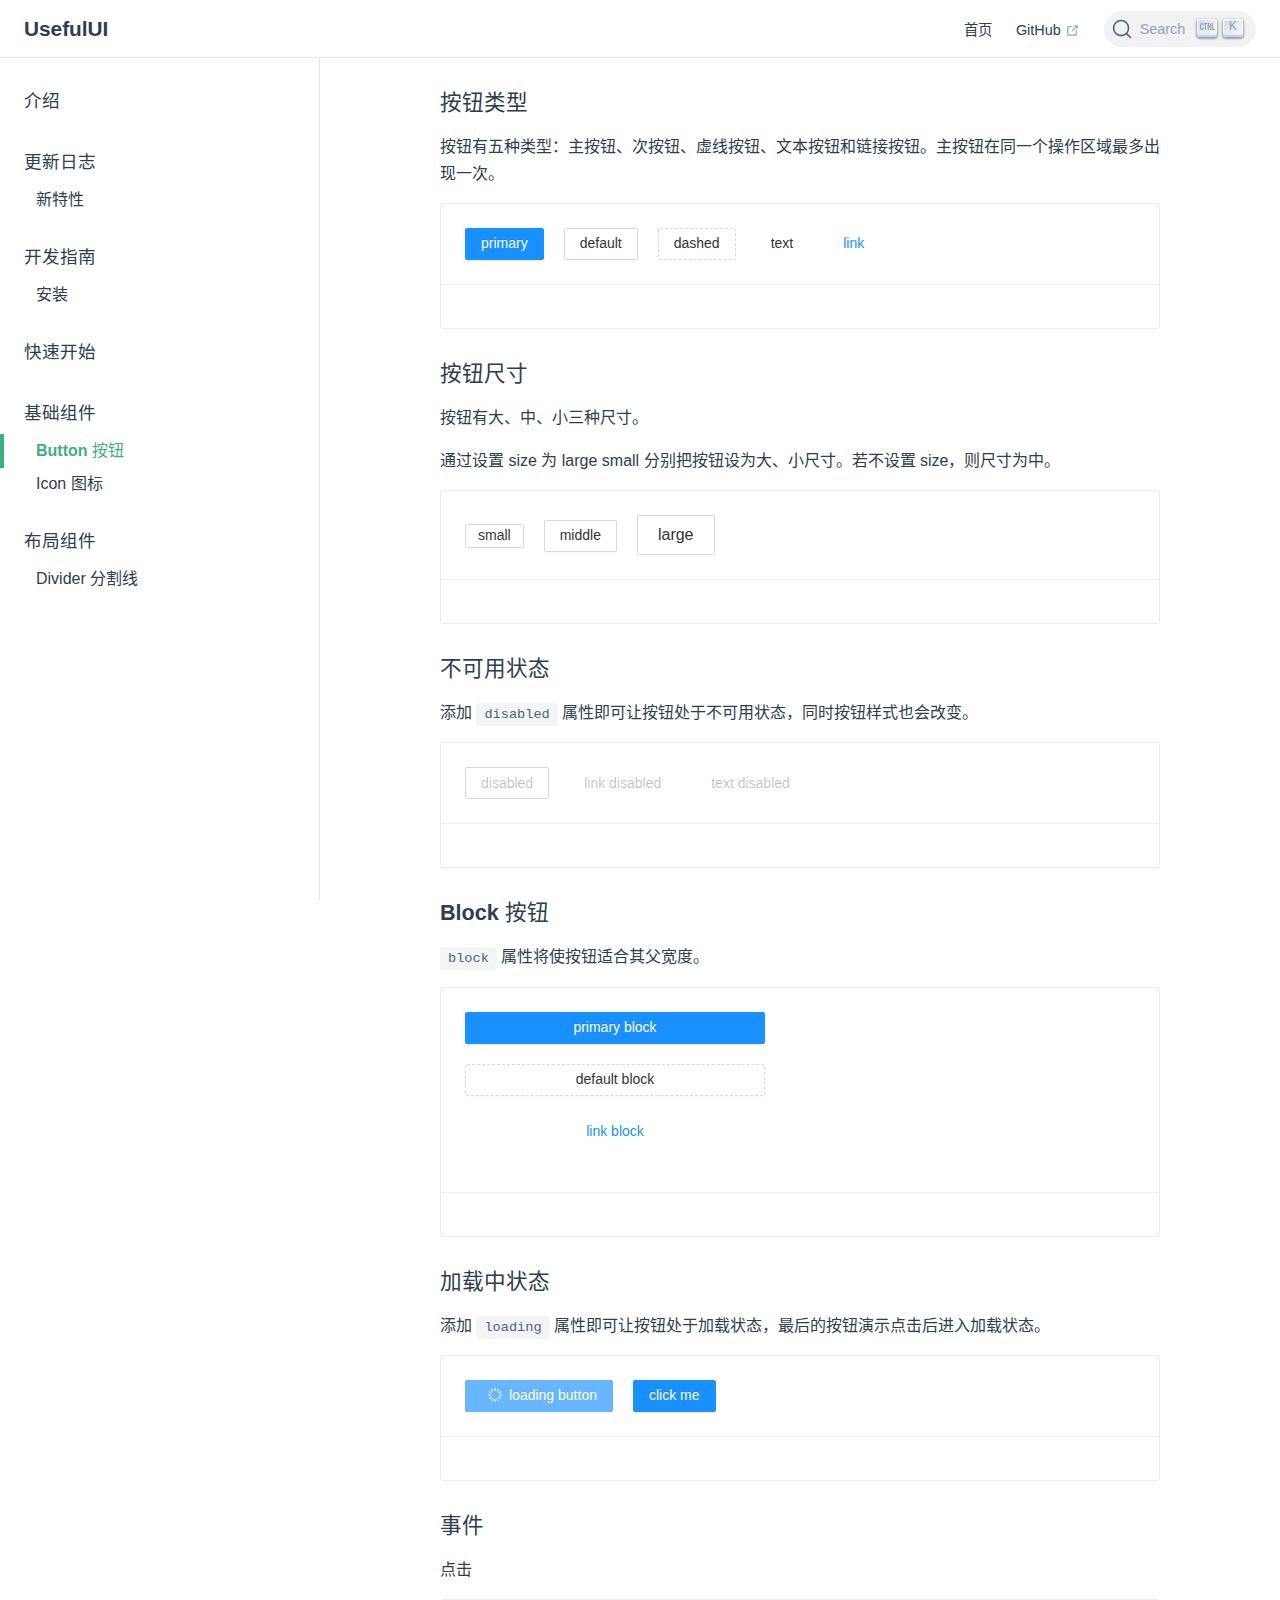
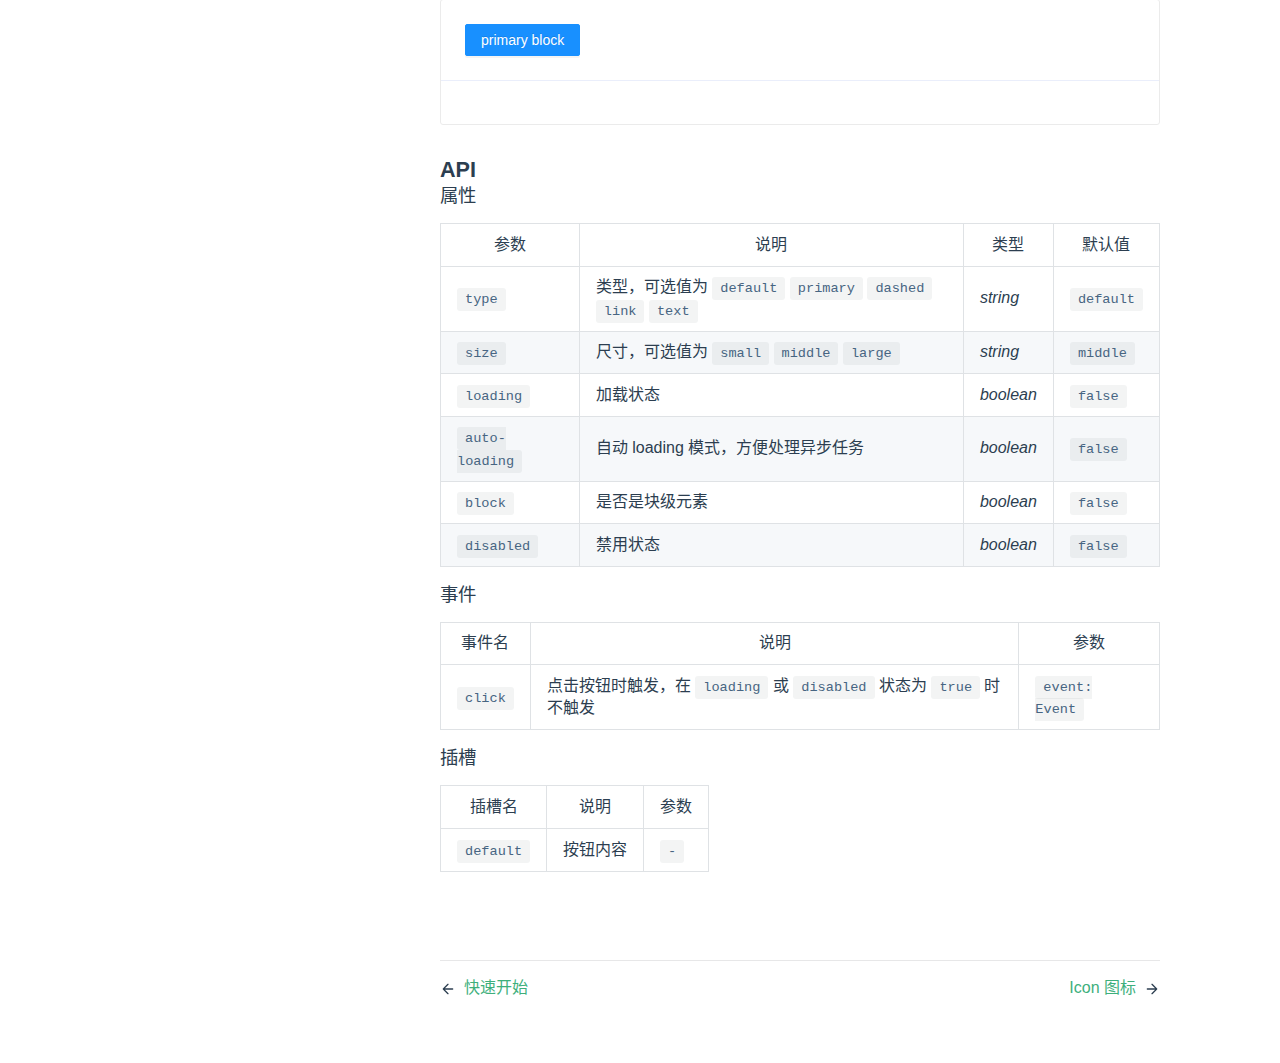
==== components/button/index.html @ 304212c7 "first commit" ====
<!DOCTYPE html>
<html lang="zh-cn">
  <head>
    <meta charset="utf-8">
    <meta name="viewport" content="width=device-width,initial-scale=1">
    <title>按钮类型 | UsefulUI</title>
    <meta name="description" content="一个不太正经的组件库">
    <link rel="stylesheet" href="/assets/style.db13fbe6.css">
    <link rel="modulepreload" href="/assets/chunks/AlgoliaSearchBox.786f70f7.js">
    <link rel="modulepreload" href="/assets/chunks/index.e923f842.js">
    <link rel="modulepreload" href="/assets/app.6d36aece.js">
    <link rel="modulepreload" href="/assets/components_button_index.md.bb19c280.lean.js">
    
    <meta name="twitter:title" content="按钮类型 | UsefulUI">
  <meta property="og:title" content="按钮类型 | UsefulUI">
  </head>
  <body>
    <div id="app"><!--[--><div class="theme"><header class="nav-bar" data-v-7d177114><div class="sidebar-button" data-v-7d177114><svg class="icon" xmlns="http://www.w3.org/2000/svg" aria-hidden="true" role="img" viewBox="0 0 448 512"><path fill="currentColor" d="M436 124H12c-6.627 0-12-5.373-12-12V80c0-6.627 5.373-12 12-12h424c6.627 0 12 5.373 12 12v32c0 6.627-5.373 12-12 12zm0 160H12c-6.627 0-12-5.373-12-12v-32c0-6.627 5.373-12 12-12h424c6.627 0 12 5.373 12 12v32c0 6.627-5.373 12-12 12zm0 160H12c-6.627 0-12-5.373-12-12v-32c0-6.627 5.373-12 12-12h424c6.627 0 12 5.373 12 12v32c0 6.627-5.373 12-12 12z" class></path></svg></div><a class="nav-bar-title" href="/" aria-label="UsefulUI, back to home" data-v-7d177114 data-v-2e384bd6><!----> UsefulUI</a><div class="flex-grow" data-v-7d177114></div><div class="nav" data-v-7d177114><nav class="nav-links" data-v-7d177114 data-v-c5616980><!--[--><div class="item" data-v-c5616980><div class="nav-link" data-v-c5616980 data-v-dbad6dca><a class="item" href="/" data-v-dbad6dca>首页 <!----></a></div></div><div class="item" data-v-c5616980><div class="nav-link" data-v-c5616980 data-v-dbad6dca><a class="item isExternal" href="https://github.com/jiangsongyang/useful-ui" target="_blank" rel="noopener noreferrer" data-v-dbad6dca>GitHub <svg class="icon outbound" xmlns="http://www.w3.org/2000/svg" aria-hidden="true" x="0px" y="0px" viewbox="0 0 100 100" width="15" height="15" data-v-dbad6dca><path fill="currentColor" d="M18.8,85.1h56l0,0c2.2,0,4-1.8,4-4v-32h-8v28h-48v-48h28v-8h-32l0,0c-2.2,0-4,1.8-4,4v56C14.8,83.3,16.6,85.1,18.8,85.1z"></path><polygon fill="currentColor" points="45.7,48.7 51.3,54.3 77.2,28.5 77.2,37.2 85.2,37.2 85.2,14.9 62.8,14.9 62.8,22.9 71.5,22.9"></polygon></svg></a></div></div><!--]--><!----><!----></nav></div><!--[--><!--[--><div class="algolia-search-box" id="docsearch"></div><!--]--><!--]--></header><aside class="sidebar" data-v-3b968e2d><nav class="nav-links nav" data-v-3b968e2d data-v-c5616980><!--[--><div class="item" data-v-c5616980><div class="nav-link" data-v-c5616980 data-v-dbad6dca><a class="item" href="/" data-v-dbad6dca>首页 <!----></a></div></div><div class="item" data-v-c5616980><div class="nav-link" data-v-c5616980 data-v-dbad6dca><a class="item isExternal" href="https://github.com/jiangsongyang/useful-ui" target="_blank" rel="noopener noreferrer" data-v-dbad6dca>GitHub <svg class="icon outbound" xmlns="http://www.w3.org/2000/svg" aria-hidden="true" x="0px" y="0px" viewbox="0 0 100 100" width="15" height="15" data-v-dbad6dca><path fill="currentColor" d="M18.8,85.1h56l0,0c2.2,0,4-1.8,4-4v-32h-8v28h-48v-48h28v-8h-32l0,0c-2.2,0-4,1.8-4,4v56C14.8,83.3,16.6,85.1,18.8,85.1z"></path><polygon fill="currentColor" points="45.7,48.7 51.3,54.3 77.2,28.5 77.2,37.2 85.2,37.2 85.2,14.9 62.8,14.9 62.8,22.9 71.5,22.9"></polygon></svg></a></div></div><!--]--><!----><!----></nav><!--[--><!--]--><ul class="sidebar-links" data-v-3b968e2d><!--[--><li class="sidebar-link"><p class="sidebar-link-item">介绍</p><!----></li><li class="sidebar-link"><p class="sidebar-link-item">更新日志</p><ul class="sidebar-links"><li class="sidebar-link"><a class="sidebar-link-item" href="/log/">新特性</a><!----></li></ul></li><li class="sidebar-link"><p class="sidebar-link-item">开发指南</p><ul class="sidebar-links"><li class="sidebar-link"><a class="sidebar-link-item" href="/setup/">安装</a><!----></li></ul></li><li class="sidebar-link"><a class="sidebar-link-item" href="/quick-start/">快速开始</a><!----></li><li class="sidebar-link"><p class="sidebar-link-item">基础组件</p><ul class="sidebar-links"><li class="sidebar-link"><a class="sidebar-link-item active" href="/components/button/">Button 按钮</a><!----></li><li class="sidebar-link"><a class="sidebar-link-item" href="/components/icon/">Icon 图标</a><!----></li></ul></li><li class="sidebar-link"><p class="sidebar-link-item">布局组件</p><ul class="sidebar-links"><li class="sidebar-link"><a class="sidebar-link-item" href="/components/divider/">Divider 分割线</a><!----></li></ul></li><!--]--></ul><!--[--><!--]--></aside><div class="sidebar-mask"></div><main class="page" data-v-25083f65><div class="container" data-v-25083f65><!--[--><!--]--><div style="position:relative;" class="content" data-v-25083f65><div><h3 id="按钮类型" tabindex="-1">按钮类型 <a class="header-anchor" href="#按钮类型" aria-hidden="true">#</a></h3><p>按钮有五种类型：主按钮、次按钮、虚线按钮、文本按钮和链接按钮。主按钮在同一个操作区域最多出现一次。</p><div class="demo-block demo-index" data-v-45ba657a><div class="source" data-v-45ba657a><!--[--><div><span style="margin-right:20px;"><u-button type="primary">primary</u-button></span><span style="margin-right:20px;"><u-button type="default">default</u-button></span><span style="margin-right:20px;"><u-button type="dashed">dashed</u-button></span><span style="margin-right:20px;"><u-button type="text">text</u-button></span><span style="margin-right:20px;"><u-button type="link">link</u-button></span></div><!--]--></div><div class="meta" data-v-45ba657a><!----><div class="highlight" data-v-45ba657a><!--[--><div class="language-vue"><pre><code><span class="token tag"><span class="token tag"><span class="token punctuation">&lt;</span>template</span><span class="token punctuation">&gt;</span></span>
  <span class="token tag"><span class="token tag"><span class="token punctuation">&lt;</span>span</span> <span class="token special-attr"><span class="token attr-name">style</span><span class="token attr-value"><span class="token punctuation attr-equals">=</span><span class="token punctuation">&quot;</span><span class="token value css language-css"><span class="token property">margin-right</span><span class="token punctuation">:</span>20px</span><span class="token punctuation">&quot;</span></span></span><span class="token punctuation">&gt;</span></span>
    <span class="token tag"><span class="token tag"><span class="token punctuation">&lt;</span>u-button</span> <span class="token attr-name">type</span><span class="token attr-value"><span class="token punctuation attr-equals">=</span><span class="token punctuation">&quot;</span>primary<span class="token punctuation">&quot;</span></span><span class="token punctuation">&gt;</span></span>primary<span class="token tag"><span class="token tag"><span class="token punctuation">&lt;/</span>u-button</span><span class="token punctuation">&gt;</span></span>
  <span class="token tag"><span class="token tag"><span class="token punctuation">&lt;/</span>span</span><span class="token punctuation">&gt;</span></span>
  <span class="token tag"><span class="token tag"><span class="token punctuation">&lt;</span>span</span> <span class="token special-attr"><span class="token attr-name">style</span><span class="token attr-value"><span class="token punctuation attr-equals">=</span><span class="token punctuation">&quot;</span><span class="token value css language-css"><span class="token property">margin-right</span><span class="token punctuation">:</span>20px</span><span class="token punctuation">&quot;</span></span></span><span class="token punctuation">&gt;</span></span>
    <span class="token tag"><span class="token tag"><span class="token punctuation">&lt;</span>u-button</span> <span class="token attr-name">type</span><span class="token attr-value"><span class="token punctuation attr-equals">=</span><span class="token punctuation">&quot;</span>default<span class="token punctuation">&quot;</span></span><span class="token punctuation">&gt;</span></span>default<span class="token tag"><span class="token tag"><span class="token punctuation">&lt;/</span>u-button</span><span class="token punctuation">&gt;</span></span>
  <span class="token tag"><span class="token tag"><span class="token punctuation">&lt;/</span>span</span><span class="token punctuation">&gt;</span></span>
  <span class="token tag"><span class="token tag"><span class="token punctuation">&lt;</span>span</span> <span class="token special-attr"><span class="token attr-name">style</span><span class="token attr-value"><span class="token punctuation attr-equals">=</span><span class="token punctuation">&quot;</span><span class="token value css language-css"><span class="token property">margin-right</span><span class="token punctuation">:</span>20px</span><span class="token punctuation">&quot;</span></span></span><span class="token punctuation">&gt;</span></span>
    <span class="token tag"><span class="token tag"><span class="token punctuation">&lt;</span>u-button</span> <span class="token attr-name">type</span><span class="token attr-value"><span class="token punctuation attr-equals">=</span><span class="token punctuation">&quot;</span>dashed<span class="token punctuation">&quot;</span></span><span class="token punctuation">&gt;</span></span>dashed<span class="token tag"><span class="token tag"><span class="token punctuation">&lt;/</span>u-button</span><span class="token punctuation">&gt;</span></span>
  <span class="token tag"><span class="token tag"><span class="token punctuation">&lt;/</span>span</span><span class="token punctuation">&gt;</span></span>
  <span class="token tag"><span class="token tag"><span class="token punctuation">&lt;</span>span</span> <span class="token special-attr"><span class="token attr-name">style</span><span class="token attr-value"><span class="token punctuation attr-equals">=</span><span class="token punctuation">&quot;</span><span class="token value css language-css"><span class="token property">margin-right</span><span class="token punctuation">:</span>20px</span><span class="token punctuation">&quot;</span></span></span><span class="token punctuation">&gt;</span></span>
    <span class="token tag"><span class="token tag"><span class="token punctuation">&lt;</span>u-button</span> <span class="token attr-name">type</span><span class="token attr-value"><span class="token punctuation attr-equals">=</span><span class="token punctuation">&quot;</span>text<span class="token punctuation">&quot;</span></span><span class="token punctuation">&gt;</span></span>text<span class="token tag"><span class="token tag"><span class="token punctuation">&lt;/</span>u-button</span><span class="token punctuation">&gt;</span></span>
  <span class="token tag"><span class="token tag"><span class="token punctuation">&lt;/</span>span</span><span class="token punctuation">&gt;</span></span>
  <span class="token tag"><span class="token tag"><span class="token punctuation">&lt;</span>span</span> <span class="token special-attr"><span class="token attr-name">style</span><span class="token attr-value"><span class="token punctuation attr-equals">=</span><span class="token punctuation">&quot;</span><span class="token value css language-css"><span class="token property">margin-right</span><span class="token punctuation">:</span>20px</span><span class="token punctuation">&quot;</span></span></span><span class="token punctuation">&gt;</span></span>
    <span class="token tag"><span class="token tag"><span class="token punctuation">&lt;</span>u-button</span> <span class="token attr-name">type</span><span class="token attr-value"><span class="token punctuation attr-equals">=</span><span class="token punctuation">&quot;</span>link<span class="token punctuation">&quot;</span></span><span class="token punctuation">&gt;</span></span>link<span class="token tag"><span class="token tag"><span class="token punctuation">&lt;/</span>u-button</span><span class="token punctuation">&gt;</span></span>
  <span class="token tag"><span class="token tag"><span class="token punctuation">&lt;/</span>span</span><span class="token punctuation">&gt;</span></span>
<span class="token tag"><span class="token tag"><span class="token punctuation">&lt;/</span>template</span><span class="token punctuation">&gt;</span></span>
</code></pre></div><!--]--></div></div><div class="demo-block-control" data-v-45ba657a><i class="control-icon icon-caret-down" data-v-45ba657a></i><span style="display:none;" class="control-text" data-v-45ba657a>显示代码</span><div class="control-button-wrap" data-v-45ba657a><span style="display:none;" class="control-button copy-button" data-v-45ba657a>复制代码片段</span></div></div></div><h3 id="按钮尺寸" tabindex="-1">按钮尺寸 <a class="header-anchor" href="#按钮尺寸" aria-hidden="true">#</a></h3><p>按钮有大、中、小三种尺寸。</p><p>通过设置 size 为 large small 分别把按钮设为大、小尺寸。若不设置 size，则尺寸为中。</p><div class="demo-block demo-index" data-v-45ba657a><div class="source" data-v-45ba657a><!--[--><div><span style="margin-right:20px;"><u-button size="small">small</u-button></span><span style="margin-right:20px;"><u-button size="middle">middle</u-button></span><span style="margin-right:20px;"><u-button size="large">large</u-button></span></div><!--]--></div><div class="meta" data-v-45ba657a><!----><div class="highlight" data-v-45ba657a><!--[--><div class="language-vue"><pre><code><span class="token tag"><span class="token tag"><span class="token punctuation">&lt;</span>template</span><span class="token punctuation">&gt;</span></span>
  <span class="token tag"><span class="token tag"><span class="token punctuation">&lt;</span>span</span> <span class="token special-attr"><span class="token attr-name">style</span><span class="token attr-value"><span class="token punctuation attr-equals">=</span><span class="token punctuation">&quot;</span><span class="token value css language-css"><span class="token property">margin-right</span><span class="token punctuation">:</span>20px</span><span class="token punctuation">&quot;</span></span></span><span class="token punctuation">&gt;</span></span>
    <span class="token tag"><span class="token tag"><span class="token punctuation">&lt;</span>u-button</span> <span class="token attr-name">size</span><span class="token attr-value"><span class="token punctuation attr-equals">=</span><span class="token punctuation">&quot;</span>small<span class="token punctuation">&quot;</span></span><span class="token punctuation">&gt;</span></span>small<span class="token tag"><span class="token tag"><span class="token punctuation">&lt;/</span>u-button</span><span class="token punctuation">&gt;</span></span>
  <span class="token tag"><span class="token tag"><span class="token punctuation">&lt;/</span>span</span><span class="token punctuation">&gt;</span></span>
  <span class="token tag"><span class="token tag"><span class="token punctuation">&lt;</span>span</span> <span class="token special-attr"><span class="token attr-name">style</span><span class="token attr-value"><span class="token punctuation attr-equals">=</span><span class="token punctuation">&quot;</span><span class="token value css language-css"><span class="token property">margin-right</span><span class="token punctuation">:</span>20px</span><span class="token punctuation">&quot;</span></span></span><span class="token punctuation">&gt;</span></span>
    <span class="token tag"><span class="token tag"><span class="token punctuation">&lt;</span>u-button</span> <span class="token attr-name">size</span><span class="token attr-value"><span class="token punctuation attr-equals">=</span><span class="token punctuation">&quot;</span>middle<span class="token punctuation">&quot;</span></span><span class="token punctuation">&gt;</span></span>middle<span class="token tag"><span class="token tag"><span class="token punctuation">&lt;/</span>u-button</span><span class="token punctuation">&gt;</span></span>
  <span class="token tag"><span class="token tag"><span class="token punctuation">&lt;/</span>span</span><span class="token punctuation">&gt;</span></span>
  <span class="token tag"><span class="token tag"><span class="token punctuation">&lt;</span>span</span> <span class="token special-attr"><span class="token attr-name">style</span><span class="token attr-value"><span class="token punctuation attr-equals">=</span><span class="token punctuation">&quot;</span><span class="token value css language-css"><span class="token property">margin-right</span><span class="token punctuation">:</span>20px</span><span class="token punctuation">&quot;</span></span></span><span class="token punctuation">&gt;</span></span>
    <span class="token tag"><span class="token tag"><span class="token punctuation">&lt;</span>u-button</span> <span class="token attr-name">size</span><span class="token attr-value"><span class="token punctuation attr-equals">=</span><span class="token punctuation">&quot;</span>large<span class="token punctuation">&quot;</span></span><span class="token punctuation">&gt;</span></span>large<span class="token tag"><span class="token tag"><span class="token punctuation">&lt;/</span>u-button</span><span class="token punctuation">&gt;</span></span>
  <span class="token tag"><span class="token tag"><span class="token punctuation">&lt;/</span>span</span><span class="token punctuation">&gt;</span></span>
<span class="token tag"><span class="token tag"><span class="token punctuation">&lt;/</span>template</span><span class="token punctuation">&gt;</span></span>
</code></pre></div><!--]--></div></div><div class="demo-block-control" data-v-45ba657a><i class="control-icon icon-caret-down" data-v-45ba657a></i><span style="display:none;" class="control-text" data-v-45ba657a>显示代码</span><div class="control-button-wrap" data-v-45ba657a><span style="display:none;" class="control-button copy-button" data-v-45ba657a>复制代码片段</span></div></div></div><h3 id="不可用状态" tabindex="-1">不可用状态 <a class="header-anchor" href="#不可用状态" aria-hidden="true">#</a></h3><p>添加 <code>disabled</code> 属性即可让按钮处于不可用状态，同时按钮样式也会改变。</p><div class="demo-block demo-index" data-v-45ba657a><div class="source" data-v-45ba657a><!--[--><div><span style="margin-right:20px;"><u-button type="default" disabled>disabled</u-button></span><span style="margin-right:20px;"><u-button size="link" disabled>link disabled</u-button></span><span style="margin-right:20px;"><u-button size="text" disabled>text disabled</u-button></span></div><!--]--></div><div class="meta" data-v-45ba657a><!----><div class="highlight" data-v-45ba657a><!--[--><div class="language-vue"><pre><code><span class="token tag"><span class="token tag"><span class="token punctuation">&lt;</span>template</span><span class="token punctuation">&gt;</span></span>
  <span class="token tag"><span class="token tag"><span class="token punctuation">&lt;</span>span</span> <span class="token special-attr"><span class="token attr-name">style</span><span class="token attr-value"><span class="token punctuation attr-equals">=</span><span class="token punctuation">&quot;</span><span class="token value css language-css"><span class="token property">margin-right</span><span class="token punctuation">:</span>20px</span><span class="token punctuation">&quot;</span></span></span><span class="token punctuation">&gt;</span></span>
    <span class="token tag"><span class="token tag"><span class="token punctuation">&lt;</span>u-button</span> <span class="token attr-name">type</span><span class="token attr-value"><span class="token punctuation attr-equals">=</span><span class="token punctuation">&quot;</span>default<span class="token punctuation">&quot;</span></span> <span class="token attr-name">disabled</span><span class="token punctuation">&gt;</span></span>disabled<span class="token tag"><span class="token tag"><span class="token punctuation">&lt;/</span>u-button</span><span class="token punctuation">&gt;</span></span>
  <span class="token tag"><span class="token tag"><span class="token punctuation">&lt;/</span>span</span><span class="token punctuation">&gt;</span></span>
  <span class="token tag"><span class="token tag"><span class="token punctuation">&lt;</span>span</span> <span class="token special-attr"><span class="token attr-name">style</span><span class="token attr-value"><span class="token punctuation attr-equals">=</span><span class="token punctuation">&quot;</span><span class="token value css language-css"><span class="token property">margin-right</span><span class="token punctuation">:</span>20px</span><span class="token punctuation">&quot;</span></span></span><span class="token punctuation">&gt;</span></span>
    <span class="token tag"><span class="token tag"><span class="token punctuation">&lt;</span>u-button</span> <span class="token attr-name">size</span><span class="token attr-value"><span class="token punctuation attr-equals">=</span><span class="token punctuation">&quot;</span>link<span class="token punctuation">&quot;</span></span> <span class="token attr-name">disabled</span><span class="token punctuation">&gt;</span></span>link disabled<span class="token tag"><span class="token tag"><span class="token punctuation">&lt;/</span>u-button</span><span class="token punctuation">&gt;</span></span>
  <span class="token tag"><span class="token tag"><span class="token punctuation">&lt;/</span>span</span><span class="token punctuation">&gt;</span></span>
  <span class="token tag"><span class="token tag"><span class="token punctuation">&lt;</span>span</span> <span class="token special-attr"><span class="token attr-name">style</span><span class="token attr-value"><span class="token punctuation attr-equals">=</span><span class="token punctuation">&quot;</span><span class="token value css language-css"><span class="token property">margin-right</span><span class="token punctuation">:</span>20px</span><span class="token punctuation">&quot;</span></span></span><span class="token punctuation">&gt;</span></span>
    <span class="token tag"><span class="token tag"><span class="token punctuation">&lt;</span>u-button</span> <span class="token attr-name">size</span><span class="token attr-value"><span class="token punctuation attr-equals">=</span><span class="token punctuation">&quot;</span>text<span class="token punctuation">&quot;</span></span> <span class="token attr-name">disabled</span><span class="token punctuation">&gt;</span></span>text disabled<span class="token tag"><span class="token tag"><span class="token punctuation">&lt;/</span>u-button</span><span class="token punctuation">&gt;</span></span>
  <span class="token tag"><span class="token tag"><span class="token punctuation">&lt;/</span>span</span><span class="token punctuation">&gt;</span></span>
<span class="token tag"><span class="token tag"><span class="token punctuation">&lt;/</span>template</span><span class="token punctuation">&gt;</span></span>
</code></pre></div><!--]--></div></div><div class="demo-block-control" data-v-45ba657a><i class="control-icon icon-caret-down" data-v-45ba657a></i><span style="display:none;" class="control-text" data-v-45ba657a>显示代码</span><div class="control-button-wrap" data-v-45ba657a><span style="display:none;" class="control-button copy-button" data-v-45ba657a>复制代码片段</span></div></div></div><h3 id="block-按钮" tabindex="-1">Block 按钮 <a class="header-anchor" href="#block-按钮" aria-hidden="true">#</a></h3><p><code>block</code> 属性将使按钮适合其父宽度。</p><div class="demo-block demo-index" data-v-45ba657a><div class="source" data-v-45ba657a><!--[--><div><div style="width:300px;margin-bottom:20px;"><u-button type="primary" block>primary block</u-button></div><div style="width:300px;margin-bottom:20px;"><u-button type="dashed" block>default block</u-button></div><div style="width:300px;margin-bottom:20px;"><u-button size="link" block>link block</u-button></div></div><!--]--></div><div class="meta" data-v-45ba657a><!----><div class="highlight" data-v-45ba657a><!--[--><div class="language-vue"><pre><code><span class="token tag"><span class="token tag"><span class="token punctuation">&lt;</span>template</span><span class="token punctuation">&gt;</span></span>
  <span class="token tag"><span class="token tag"><span class="token punctuation">&lt;</span>div</span> <span class="token special-attr"><span class="token attr-name">style</span><span class="token attr-value"><span class="token punctuation attr-equals">=</span><span class="token punctuation">&quot;</span><span class="token value css language-css"><span class="token property">width</span><span class="token punctuation">:</span>300px<span class="token punctuation">;</span> <span class="token property">margin-bottom</span><span class="token punctuation">:</span>20px</span><span class="token punctuation">&quot;</span></span></span><span class="token punctuation">&gt;</span></span>
    <span class="token tag"><span class="token tag"><span class="token punctuation">&lt;</span>u-button</span> <span class="token attr-name">type</span><span class="token attr-value"><span class="token punctuation attr-equals">=</span><span class="token punctuation">&quot;</span>primary<span class="token punctuation">&quot;</span></span> <span class="token attr-name">block</span><span class="token punctuation">&gt;</span></span>primary block<span class="token tag"><span class="token tag"><span class="token punctuation">&lt;/</span>u-button</span><span class="token punctuation">&gt;</span></span>
  <span class="token tag"><span class="token tag"><span class="token punctuation">&lt;/</span>div</span><span class="token punctuation">&gt;</span></span>
  <span class="token tag"><span class="token tag"><span class="token punctuation">&lt;</span>div</span> <span class="token special-attr"><span class="token attr-name">style</span><span class="token attr-value"><span class="token punctuation attr-equals">=</span><span class="token punctuation">&quot;</span><span class="token value css language-css"><span class="token property">width</span><span class="token punctuation">:</span>300px<span class="token punctuation">;</span> <span class="token property">margin-bottom</span><span class="token punctuation">:</span>20px</span><span class="token punctuation">&quot;</span></span></span><span class="token punctuation">&gt;</span></span>
    <span class="token tag"><span class="token tag"><span class="token punctuation">&lt;</span>u-button</span> <span class="token attr-name">type</span><span class="token attr-value"><span class="token punctuation attr-equals">=</span><span class="token punctuation">&quot;</span>dashed<span class="token punctuation">&quot;</span></span> <span class="token attr-name">block</span><span class="token punctuation">&gt;</span></span>default block<span class="token tag"><span class="token tag"><span class="token punctuation">&lt;/</span>u-button</span><span class="token punctuation">&gt;</span></span>
  <span class="token tag"><span class="token tag"><span class="token punctuation">&lt;/</span>div</span><span class="token punctuation">&gt;</span></span>
  <span class="token tag"><span class="token tag"><span class="token punctuation">&lt;</span>div</span> <span class="token special-attr"><span class="token attr-name">style</span><span class="token attr-value"><span class="token punctuation attr-equals">=</span><span class="token punctuation">&quot;</span><span class="token value css language-css"><span class="token property">width</span><span class="token punctuation">:</span>300px<span class="token punctuation">;</span> <span class="token property">margin-bottom</span><span class="token punctuation">:</span>20px</span><span class="token punctuation">&quot;</span></span></span><span class="token punctuation">&gt;</span></span>
    <span class="token tag"><span class="token tag"><span class="token punctuation">&lt;</span>u-button</span> <span class="token attr-name">size</span><span class="token attr-value"><span class="token punctuation attr-equals">=</span><span class="token punctuation">&quot;</span>link<span class="token punctuation">&quot;</span></span> <span class="token attr-name">block</span><span class="token punctuation">&gt;</span></span>link block<span class="token tag"><span class="token tag"><span class="token punctuation">&lt;/</span>u-button</span><span class="token punctuation">&gt;</span></span>
  <span class="token tag"><span class="token tag"><span class="token punctuation">&lt;/</span>div</span><span class="token punctuation">&gt;</span></span>
<span class="token tag"><span class="token tag"><span class="token punctuation">&lt;/</span>template</span><span class="token punctuation">&gt;</span></span>
</code></pre></div><!--]--></div></div><div class="demo-block-control" data-v-45ba657a><i class="control-icon icon-caret-down" data-v-45ba657a></i><span style="display:none;" class="control-text" data-v-45ba657a>显示代码</span><div class="control-button-wrap" data-v-45ba657a><span style="display:none;" class="control-button copy-button" data-v-45ba657a>复制代码片段</span></div></div></div><h3 id="加载中状态" tabindex="-1">加载中状态 <a class="header-anchor" href="#加载中状态" aria-hidden="true">#</a></h3><p>添加 <code>loading</code> 属性即可让按钮处于加载状态，最后的按钮演示点击后进入加载状态。</p><div class="demo-block demo-index" data-v-45ba657a><div class="source" data-v-45ba657a><!--[--><div><span style="margin-right:20px;"><u-button type="primary" loading>loading button</u-button></span><span style="margin-right:20px;"><u-button type="primary" loading="false">click me</u-button></span></div><!--]--></div><div class="meta" data-v-45ba657a><!----><div class="highlight" data-v-45ba657a><!--[--><div class="language-vue"><pre><code><span class="token tag"><span class="token tag"><span class="token punctuation">&lt;</span>template</span><span class="token punctuation">&gt;</span></span>
  <span class="token tag"><span class="token tag"><span class="token punctuation">&lt;</span>span</span> <span class="token special-attr"><span class="token attr-name">style</span><span class="token attr-value"><span class="token punctuation attr-equals">=</span><span class="token punctuation">&quot;</span><span class="token value css language-css"><span class="token property">margin-right</span><span class="token punctuation">:</span>20px</span><span class="token punctuation">&quot;</span></span></span><span class="token punctuation">&gt;</span></span>
    <span class="token tag"><span class="token tag"><span class="token punctuation">&lt;</span>u-button</span> <span class="token attr-name">type</span><span class="token attr-value"><span class="token punctuation attr-equals">=</span><span class="token punctuation">&quot;</span>primary<span class="token punctuation">&quot;</span></span> <span class="token attr-name">loading</span><span class="token punctuation">&gt;</span></span>loading button<span class="token tag"><span class="token tag"><span class="token punctuation">&lt;/</span>u-button</span><span class="token punctuation">&gt;</span></span>
  <span class="token tag"><span class="token tag"><span class="token punctuation">&lt;/</span>span</span><span class="token punctuation">&gt;</span></span>
  <span class="token tag"><span class="token tag"><span class="token punctuation">&lt;</span>span</span> <span class="token special-attr"><span class="token attr-name">style</span><span class="token attr-value"><span class="token punctuation attr-equals">=</span><span class="token punctuation">&quot;</span><span class="token value css language-css"><span class="token property">margin-right</span><span class="token punctuation">:</span>20px</span><span class="token punctuation">&quot;</span></span></span><span class="token punctuation">&gt;</span></span>
    <span class="token tag"><span class="token tag"><span class="token punctuation">&lt;</span>u-button</span> <span class="token attr-name">type</span><span class="token attr-value"><span class="token punctuation attr-equals">=</span><span class="token punctuation">&quot;</span>primary<span class="token punctuation">&quot;</span></span> <span class="token attr-name">:loading</span><span class="token attr-value"><span class="token punctuation attr-equals">=</span><span class="token punctuation">&quot;</span>loading<span class="token punctuation">&quot;</span></span> <span class="token attr-name">@click</span><span class="token attr-value"><span class="token punctuation attr-equals">=</span><span class="token punctuation">&quot;</span>changeLoading<span class="token punctuation">&quot;</span></span><span class="token punctuation">&gt;</span></span>click me<span class="token tag"><span class="token tag"><span class="token punctuation">&lt;/</span>u-button</span><span class="token punctuation">&gt;</span></span>
  <span class="token tag"><span class="token tag"><span class="token punctuation">&lt;/</span>span</span><span class="token punctuation">&gt;</span></span>
<span class="token tag"><span class="token tag"><span class="token punctuation">&lt;/</span>template</span><span class="token punctuation">&gt;</span></span>
<span class="token tag"><span class="token tag"><span class="token punctuation">&lt;</span>script</span> <span class="token attr-name">setup</span><span class="token punctuation">&gt;</span></span><span class="token script"><span class="token language-javascript">
  <span class="token keyword">import</span> <span class="token punctuation">{</span> ref <span class="token punctuation">}</span> <span class="token keyword">from</span> <span class="token string">&#39;vue&#39;</span>

  <span class="token keyword">const</span> loading <span class="token operator">=</span> <span class="token function">ref</span><span class="token punctuation">(</span><span class="token boolean">false</span><span class="token punctuation">)</span>

  <span class="token keyword">const</span> <span class="token function-variable function">changeLoading</span> <span class="token operator">=</span> <span class="token punctuation">(</span><span class="token punctuation">)</span> <span class="token operator">=&gt;</span> <span class="token punctuation">{</span>
    loading<span class="token punctuation">.</span>value <span class="token operator">=</span> <span class="token boolean">true</span>
    <span class="token function">setTimeout</span><span class="token punctuation">(</span><span class="token punctuation">(</span><span class="token punctuation">)</span> <span class="token operator">=&gt;</span> <span class="token punctuation">{</span>
      loading<span class="token punctuation">.</span>value <span class="token operator">=</span> <span class="token boolean">false</span>
    <span class="token punctuation">}</span><span class="token punctuation">,</span> <span class="token number">3000</span><span class="token punctuation">)</span>
  <span class="token punctuation">}</span>
</span></span><span class="token tag"><span class="token tag"><span class="token punctuation">&lt;/</span>script</span><span class="token punctuation">&gt;</span></span>
</code></pre></div><!--]--></div></div><div class="demo-block-control" data-v-45ba657a><i class="control-icon icon-caret-down" data-v-45ba657a></i><span style="display:none;" class="control-text" data-v-45ba657a>显示代码</span><div class="control-button-wrap" data-v-45ba657a><span style="display:none;" class="control-button copy-button" data-v-45ba657a>复制代码片段</span></div></div></div><h3 id="事件" tabindex="-1">事件 <a class="header-anchor" href="#事件" aria-hidden="true">#</a></h3><p>点击</p><div class="demo-block demo-index" data-v-45ba657a><div class="source" data-v-45ba657a><!--[--><div><div><u-button type="primary">primary block</u-button></div></div><!--]--></div><div class="meta" data-v-45ba657a><!----><div class="highlight" data-v-45ba657a><!--[--><div class="language-vue"><pre><code><span class="token tag"><span class="token tag"><span class="token punctuation">&lt;</span>template</span><span class="token punctuation">&gt;</span></span>
  <span class="token tag"><span class="token tag"><span class="token punctuation">&lt;</span>div</span><span class="token punctuation">&gt;</span></span>
    <span class="token tag"><span class="token tag"><span class="token punctuation">&lt;</span>u-button</span> <span class="token attr-name">type</span><span class="token attr-value"><span class="token punctuation attr-equals">=</span><span class="token punctuation">&quot;</span>primary<span class="token punctuation">&quot;</span></span> <span class="token attr-name">@click</span><span class="token attr-value"><span class="token punctuation attr-equals">=</span><span class="token punctuation">&quot;</span>handleClick(<span class="token punctuation">&#39;</span>test args<span class="token punctuation">&#39;</span>)<span class="token punctuation">&quot;</span></span><span class="token punctuation">&gt;</span></span>primary block<span class="token tag"><span class="token tag"><span class="token punctuation">&lt;/</span>u-button</span><span class="token punctuation">&gt;</span></span>
  <span class="token tag"><span class="token tag"><span class="token punctuation">&lt;/</span>div</span><span class="token punctuation">&gt;</span></span>
<span class="token tag"><span class="token tag"><span class="token punctuation">&lt;/</span>template</span><span class="token punctuation">&gt;</span></span>
<span class="token tag"><span class="token tag"><span class="token punctuation">&lt;</span>script</span> <span class="token attr-name">setup</span><span class="token punctuation">&gt;</span></span><span class="token script"><span class="token language-javascript">
  <span class="token keyword">const</span> <span class="token function-variable function">handleClick</span> <span class="token operator">=</span> <span class="token punctuation">(</span><span class="token parameter">args</span><span class="token punctuation">)</span> <span class="token operator">=&gt;</span> <span class="token punctuation">{</span>
    <span class="token function">alert</span><span class="token punctuation">(</span><span class="token string">&#39;click , args: &#39;</span> <span class="token operator">+</span> args<span class="token punctuation">)</span>
  <span class="token punctuation">}</span>
</span></span><span class="token tag"><span class="token tag"><span class="token punctuation">&lt;/</span>script</span><span class="token punctuation">&gt;</span></span>
</code></pre></div><!--]--></div></div><div class="demo-block-control" data-v-45ba657a><i class="control-icon icon-caret-down" data-v-45ba657a></i><span style="display:none;" class="control-text" data-v-45ba657a>显示代码</span><div class="control-button-wrap" data-v-45ba657a><span style="display:none;" class="control-button copy-button" data-v-45ba657a>复制代码片段</span></div></div></div><h3 id="api" tabindex="-1">API <a class="header-anchor" href="#api" aria-hidden="true">#</a></h3><h4 id="属性" tabindex="-1">属性 <a class="header-anchor" href="#属性" aria-hidden="true">#</a></h4><table><thead><tr><th>参数</th><th>说明</th><th>类型</th><th>默认值</th></tr></thead><tbody><tr><td><code>type</code></td><td>类型，可选值为 <code>default</code> <code>primary</code> <code>dashed</code> <code>link</code> <code>text</code></td><td><em>string</em></td><td><code>default</code></td></tr><tr><td><code>size</code></td><td>尺寸，可选值为 <code>small</code> <code>middle</code> <code>large</code></td><td><em>string</em></td><td><code>middle</code></td></tr><tr><td><code>loading</code></td><td>加载状态</td><td><em>boolean</em></td><td><code>false</code></td></tr><tr><td><code>auto-loading</code></td><td>自动 loading 模式，方便处理异步任务</td><td><em>boolean</em></td><td><code>false</code></td></tr><tr><td><code>block</code></td><td>是否是块级元素</td><td><em>boolean</em></td><td><code>false</code></td></tr><tr><td><code>disabled</code></td><td>禁用状态</td><td><em>boolean</em></td><td><code>false</code></td></tr></tbody></table><h4 id="事件-1" tabindex="-1">事件 <a class="header-anchor" href="#事件-1" aria-hidden="true">#</a></h4><table><thead><tr><th>事件名</th><th>说明</th><th>参数</th></tr></thead><tbody><tr><td><code>click</code></td><td>点击按钮时触发，在 <code>loading</code> 或 <code>disabled</code> 状态为 <code>true</code> 时不触发</td><td><code>event: Event</code></td></tr></tbody></table><h4 id="插槽" tabindex="-1">插槽 <a class="header-anchor" href="#插槽" aria-hidden="true">#</a></h4><table><thead><tr><th>插槽名</th><th>说明</th><th>参数</th></tr></thead><tbody><tr><td><code>default</code></td><td>按钮内容</td><td><code>-</code></td></tr></tbody></table></div></div><footer class="page-footer" data-v-25083f65 data-v-080e2f63><div class="edit" data-v-080e2f63><div class="edit-link" data-v-080e2f63 data-v-5b1800b6><!----></div></div><div class="updated" data-v-080e2f63><!----></div></footer><div class="next-and-prev-link" data-v-25083f65 data-v-e2a9f7c4><div class="container" data-v-e2a9f7c4><div class="prev" data-v-e2a9f7c4><a class="link" href="/quick-start/" data-v-e2a9f7c4><svg xmlns="http://www.w3.org/2000/svg" viewbox="0 0 24 24" class="icon icon-prev" data-v-e2a9f7c4><path d="M19,11H7.4l5.3-5.3c0.4-0.4,0.4-1,0-1.4s-1-0.4-1.4,0l-7,7c-0.1,0.1-0.2,0.2-0.2,0.3c-0.1,0.2-0.1,0.5,0,0.8c0.1,0.1,0.1,0.2,0.2,0.3l7,7c0.2,0.2,0.5,0.3,0.7,0.3s0.5-0.1,0.7-0.3c0.4-0.4,0.4-1,0-1.4L7.4,13H19c0.6,0,1-0.4,1-1S19.6,11,19,11z"></path></svg><span class="text" data-v-e2a9f7c4>快速开始</span></a></div><div class="next" data-v-e2a9f7c4><a class="link" href="/components/icon/" data-v-e2a9f7c4><span class="text" data-v-e2a9f7c4>Icon 图标</span><svg xmlns="http://www.w3.org/2000/svg" viewbox="0 0 24 24" class="icon icon-next" data-v-e2a9f7c4><path d="M19.9,12.4c0.1-0.2,0.1-0.5,0-0.8c-0.1-0.1-0.1-0.2-0.2-0.3l-7-7c-0.4-0.4-1-0.4-1.4,0s-0.4,1,0,1.4l5.3,5.3H5c-0.6,0-1,0.4-1,1s0.4,1,1,1h11.6l-5.3,5.3c-0.4,0.4-0.4,1,0,1.4c0.2,0.2,0.5,0.3,0.7,0.3s0.5-0.1,0.7-0.3l7-7C19.8,12.6,19.9,12.5,19.9,12.4z"></path></svg></a></div></div></div><!--[--><!--]--></div></main></div><!----><!--]--></div>
    <script>__VP_HASH_MAP__ = JSON.parse("{\"components_button_index.md\":\"bb19c280\",\"components_divider_index.md\":\"b41308a7\",\"components_icon_index.md\":\"7702c640\",\"index.md\":\"d0ef0b4e\",\"log_index.md\":\"c58f0afc\",\"quick-start_index.md\":\"ce6098dc\"}")</script>
    <script type="module" async src="/assets/app.6d36aece.js"></script>
    
  </body>
</html>
---- assets/style.db13fbe6.css ----
:root{--c-white: #ffffff;--c-white-dark: #f8f8f8;--c-black: #000000;--c-divider-light: rgba(60, 60, 67, .12);--c-divider-dark: rgba(84, 84, 88, .48);--c-text-light-1: #2c3e50;--c-text-light-2: #476582;--c-text-light-3: #90a4b7;--c-brand: #3eaf7c;--c-brand-light: #4abf8a;--font-family-base: -apple-system, BlinkMacSystemFont, "Segoe UI", Roboto, Oxygen, Ubuntu, Cantarell, "Fira Sans", "Droid Sans", "Helvetica Neue", sans-serif;--font-family-mono: source-code-pro, Menlo, Monaco, Consolas, "Courier New", monospace;--z-index-navbar: 10;--z-index-sidebar: 6;--shadow-1: 0 1px 2px rgba(0, 0, 0, .04), 0 1px 2px rgba(0, 0, 0, .06);--shadow-2: 0 3px 12px rgba(0, 0, 0, .07), 0 1px 4px rgba(0, 0, 0, .07);--shadow-3: 0 12px 32px rgba(0, 0, 0, .1), 0 2px 6px rgba(0, 0, 0, .08);--shadow-4: 0 14px 44px rgba(0, 0, 0, .12), 0 3px 9px rgba(0, 0, 0, .12);--shadow-5: 0 18px 56px rgba(0, 0, 0, .16), 0 4px 12px rgba(0, 0, 0, .16);--header-height: 3.6rem}:root{--c-divider: var(--c-divider-light);--c-text: var(--c-text-light-1);--c-text-light: var(--c-text-light-2);--c-text-lighter: var(--c-text-light-3);--c-bg: var(--c-white);--c-bg-accent: var(--c-white-dark);--code-line-height: 24px;--code-font-family: var(--font-family-mono);--code-font-size: 14px;--code-inline-bg-color: rgba(27, 31, 35, .05);--code-bg-color: #282c34}*,:before,:after{box-sizing:border-box}html{line-height:1.4;font-size:16px;-webkit-text-size-adjust:100%}body{margin:0;width:100%;min-width:320px;min-height:100vh;line-height:1.4;font-family:var(--font-family-base);font-size:16px;font-weight:400;color:var(--c-text);background-color:var(--c-bg);direction:ltr;font-synthesis:none;text-rendering:optimizeLegibility;-webkit-font-smoothing:antialiased;-moz-osx-font-smoothing:grayscale}main{display:block}h1,h2,h3,h4,h5,h6{margin:0;line-height:1.25}h1,h2,h3,h4,h5,h6,strong,b{font-weight:600}h1:hover .header-anchor,h1:focus .header-anchor,h2:hover .header-anchor,h2:focus .header-anchor,h3:hover .header-anchor,h3:focus .header-anchor,h4:hover .header-anchor,h4:focus .header-anchor,h5:hover .header-anchor,h5:focus .header-anchor,h6:hover .header-anchor,h6:focus .header-anchor{opacity:1}h1{margin-top:1.5rem;font-size:1.9rem}@media screen and (min-width: 420px){h1{font-size:2.2rem}}h2{margin-top:2.25rem;margin-bottom:1.25rem;border-bottom:1px solid var(--c-divider);padding-bottom:.3rem;line-height:1.25;font-size:1.65rem}h2+h3{margin-top:1.5rem}h3{margin-top:2rem;font-size:1.35rem}h4{font-size:1.15rem}p,ol,ul{margin:1rem 0;line-height:1.7}a,area,button,[role=button],input,label,select,summary,textarea{touch-action:manipulation}a{text-decoration:none;color:var(--c-brand)}a:hover{text-decoration:underline}a.header-anchor{float:left;margin-top:.125em;margin-left:-.87em;padding-right:.23em;font-size:.85em;opacity:0}a.header-anchor:hover,a.header-anchor:focus{text-decoration:none}figure{margin:0}img{max-width:100%}ul,ol{padding-left:1.25em}li>ul,li>ol{margin:0}table{display:block;border-collapse:collapse;margin:1rem 0;overflow-x:auto}tr{border-top:1px solid #dfe2e5}tr:nth-child(2n){background-color:#f6f8fa}th,td{border:1px solid #dfe2e5;padding:.6em 1em}blockquote{margin:1rem 0;border-left:.2rem solid #dfe2e5;padding:.25rem 0 .25rem 1rem;font-size:1rem;color:#999}blockquote>p{margin:0}form{margin:0}.theme.sidebar-open .sidebar-mask{display:block}.theme.no-navbar>h1,.theme.no-navbar>h2,.theme.no-navbar>h3,.theme.no-navbar>h4,.theme.no-navbar>h5,.theme.no-navbar>h6{margin-top:1.5rem;padding-top:0}.theme.no-navbar aside{top:0}@media screen and (min-width: 720px){.theme.no-sidebar aside{display:none}.theme.no-sidebar main{margin-left:0}}.sidebar-mask{position:fixed;z-index:2;display:none;width:100vw;height:100vh}code{margin:0;border-radius:3px;padding:.25rem .5rem;font-family:var(--code-font-family);font-size:.85em;color:var(--c-text-light);background-color:var(--code-inline-bg-color)}code .token.deleted{color:#ec5975}code .token.inserted{color:var(--c-brand)}div[class*=language-]{position:relative;margin:1rem -1.5rem;background-color:var(--code-bg-color);overflow-x:auto}li>div[class*=language-]{border-radius:6px 0 0 6px;margin:1rem -1.5rem 1rem -1.25rem;line-height:initial}@media (min-width: 420px){div[class*=language-]{margin:1rem 0;border-radius:6px}li>div[class*=language-]{margin:1rem 0 1rem 0rem;border-radius:6px}}[class*=language-] pre,[class*=language-] code{text-align:left;white-space:pre;word-spacing:normal;word-break:normal;word-wrap:normal;-moz-tab-size:4;-o-tab-size:4;tab-size:4;-webkit-hyphens:none;-moz-hyphens:none;-ms-hyphens:none;hyphens:none;background:transparent}[class*=language-] pre{position:relative;z-index:1;margin:0;padding:1.25rem 1.5rem;overflow-x:auto}[class*=language-] code{padding:0;line-height:var(--code-line-height);font-size:var(--code-font-size);color:#eee}.highlight-lines{position:absolute;top:0;bottom:0;left:0;padding:1.25rem 0;width:100%;line-height:var(--code-line-height);font-family:var(--code-font-family);font-size:var(--code-font-size);user-select:none;overflow:hidden}.highlight-lines .highlighted{background-color:#000000a8}div[class*=language-].line-numbers-mode{padding-left:3.5rem}.line-numbers-wrapper{position:absolute;top:0;bottom:0;left:0;z-index:3;border-right:1px solid rgba(0,0,0,.5);padding:1.25rem 0;width:3.5rem;text-align:center;line-height:var(--code-line-height);font-family:var(--code-font-family);font-size:var(--code-font-size);color:#888}div[class*=language-]:before{position:absolute;top:.6em;right:1em;z-index:2;font-size:.8rem;color:#888}div[class~=language-html]:before,div[class~=language-markup]:before{content:"html"}div[class~=language-md]:before,div[class~=language-markdown]:before{content:"md"}div[class~=language-css]:before{content:"css"}div[class~=language-sass]:before{content:"sass"}div[class~=language-scss]:before{content:"scss"}div[class~=language-less]:before{content:"less"}div[class~=language-stylus]:before{content:"styl"}div[class~=language-js]:before,div[class~=language-javascript]:before{content:"js"}div[class~=language-ts]:before,div[class~=language-typescript]:before{content:"ts"}div[class~=language-json]:before{content:"json"}div[class~=language-rb]:before,div[class~=language-ruby]:before{content:"rb"}div[class~=language-py]:before,div[class~=language-python]:before{content:"py"}div[class~=language-sh]:before,div[class~=language-bash]:before{content:"sh"}div[class~=language-php]:before{content:"php"}div[class~=language-go]:before{content:"go"}div[class~=language-rust]:before{content:"rust"}div[class~=language-java]:before{content:"java"}div[class~=language-c]:before{content:"c"}div[class~=language-yaml]:before{content:"yaml"}div[class~=language-dockerfile]:before{content:"dockerfile"}div[class~=language-vue]:before{content:"vue"}.token.comment,.token.block-comment,.token.prolog,.token.doctype,.token.cdata{color:#999}.token.punctuation{color:#ccc}.token.tag,.token.attr-name,.token.namespace,.token.deleted{color:#e2777a}.token.function-name{color:#6196cc}.token.boolean,.token.number,.token.function{color:#f08d49}.token.property,.token.class-name,.token.constant,.token.symbol{color:#f8c555}.token.selector,.token.important,.token.atrule,.token.keyword,.token.builtin{color:#cc99cd}.token.string,.token.char,.token.attr-value,.token.regex,.token.variable{color:#7ec699}.token.operator,.token.entity,.token.url{color:#67cdcc}.token.important,.token.bold{font-weight:700}.token.italic{font-style:italic}.token.entity{cursor:help}.token.inserted{color:green}.custom-block.tip,.custom-block.info,.custom-block.warning,.custom-block.danger{margin:1rem 0;border-left:.5rem solid;padding:.1rem 1.5rem;overflow-x:auto}.custom-block.tip{background-color:#f3f5f7;border-color:var(--c-brand)}.custom-block.info{background-color:#f3f5f7;border-color:var(--c-text-light-2)}.custom-block.warning{border-color:#e7c000;color:#6b5900;background-color:#ffe5644d}.custom-block.warning .custom-block-title{color:#b29400}.custom-block.warning a{color:var(--c-text)}.custom-block.danger{border-color:#c00;color:#4d0000;background-color:#ffe6e6}.custom-block.danger .custom-block-title{color:#900}.custom-block.danger a{color:var(--c-text)}.custom-block.details{position:relative;display:block;border-radius:2px;margin:1.6em 0;padding:1.6em;background-color:#eee}.custom-block.details h4{margin-top:0}.custom-block.details figure:last-child,.custom-block.details p:last-child{margin-bottom:0;padding-bottom:0}.custom-block.details summary{outline:none;cursor:pointer}.custom-block-title{margin-bottom:-.4rem;font-weight:600}.sidebar-links{margin:0;padding:0;list-style:none}.sidebar-link-item{display:block;margin:0;border-left:.25rem solid transparent;color:var(--c-text)}a.sidebar-link-item:hover{text-decoration:none;color:var(--c-brand)}a.sidebar-link-item.active{color:var(--c-brand)}.sidebar>.sidebar-links{padding:.75rem 0 5rem}@media (min-width: 720px){.sidebar>.sidebar-links{padding:1.5rem 0}}.sidebar>.sidebar-links>.sidebar-link+.sidebar-link{padding-top:.5rem}@media (min-width: 720px){.sidebar>.sidebar-links>.sidebar-link+.sidebar-link{padding-top:1.25rem}}.sidebar>.sidebar-links>.sidebar-link>.sidebar-link-item{padding:.35rem 1.5rem .35rem 1.25rem;font-size:1.1rem;font-weight:700}.sidebar>.sidebar-links>.sidebar-link>a.sidebar-link-item.active{border-left-color:var(--c-brand);font-weight:600}.sidebar>.sidebar-links>.sidebar-link>.sidebar-links>.sidebar-link>.sidebar-link-item{display:block;padding:.35rem 1.5rem .35rem 2rem;line-height:1.4;font-size:1rem;font-weight:400}.sidebar>.sidebar-links>.sidebar-link>.sidebar-links>.sidebar-link>a.sidebar-link-item.active{border-left-color:var(--c-brand);font-weight:600}.sidebar>.sidebar-links>.sidebar-link>.sidebar-links>.sidebar-link>.sidebar-links>.sidebar-link>.sidebar-link-item{display:block;padding:.3rem 1.5rem .3rem 3rem;line-height:1.4;font-size:.9rem;font-weight:400}.sidebar>.sidebar-links>.sidebar-link>.sidebar-links>.sidebar-link>.sidebar-links>.sidebar-link>.sidebar-links>.sidebar-link>.sidebar-link-item{display:block;padding:.3rem 1.5rem .3rem 4rem;line-height:1.4;font-size:.9rem;font-weight:400}.debug[data-v-31ef3386]{box-sizing:border-box;position:fixed;right:8px;bottom:8px;z-index:9999;border-radius:4px;width:74px;height:32px;color:#eee;overflow:hidden;cursor:pointer;background-color:#000000d9;transition:all .15s ease}.debug[data-v-31ef3386]:hover{background-color:#000000bf}.debug.open[data-v-31ef3386]{right:0;bottom:0;width:100%;height:100%;margin-top:0;border-radius:0;padding:0;overflow:scroll}@media (min-width: 512px){.debug.open[data-v-31ef3386]{width:512px}}.debug.open[data-v-31ef3386]:hover{background-color:#000000d9}.title[data-v-31ef3386]{margin:0;padding:6px 16px;line-height:20px;font-size:13px}.block[data-v-31ef3386]{margin:2px 0 0;border-top:1px solid rgba(255,255,255,.16);padding:8px 16px;font-family:Hack,monospace;font-size:13px}.block+.block[data-v-31ef3386]{margin-top:8px}.icon.outbound{position:relative;top:-1px;display:inline-block;vertical-align:middle;color:var(--c-text-lighter)}.item[data-v-dbad6dca]{display:block;padding:0 1.5rem;line-height:36px;font-size:1rem;font-weight:600;color:var(--c-text);white-space:nowrap}.item[data-v-dbad6dca]:hover,.item.active[data-v-dbad6dca]{text-decoration:none;color:var(--c-brand)}.item.external[data-v-dbad6dca]:hover{border-bottom-color:transparent;color:var(--c-text)}@media (min-width: 720px){.item[data-v-dbad6dca]{border-bottom:2px solid transparent;padding:0;line-height:24px;font-size:.9rem;font-weight:500}.item[data-v-dbad6dca]:hover,.item.active[data-v-dbad6dca]{border-bottom-color:var(--c-brand);color:var(--c-text)}}.home-hero[data-v-c7fcce02]{margin:2.5rem 0 2.75rem;padding:0 1.5rem;text-align:center}@media (min-width: 420px){.home-hero[data-v-c7fcce02]{margin:3.5rem 0}}@media (min-width: 720px){.home-hero[data-v-c7fcce02]{margin:4rem 0 4.25rem}}.figure[data-v-c7fcce02]{padding:0 1.5rem}.image[data-v-c7fcce02]{display:block;margin:0 auto;width:auto;max-width:100%;max-height:280px}.title[data-v-c7fcce02]{margin-top:1.5rem;font-size:2rem}@media (min-width: 420px){.title[data-v-c7fcce02]{font-size:3rem}}@media (min-width: 720px){.title[data-v-c7fcce02]{margin-top:2rem}}.tagline[data-v-c7fcce02]{margin:0;margin-top:.25rem;line-height:1.3;font-size:1.2rem;color:var(--c-text-light)}@media (min-width: 420px){.tagline[data-v-c7fcce02]{line-height:1.2;font-size:1.6rem}}.action[data-v-c7fcce02]{margin-top:1.5rem;display:inline-block}.action.alt[data-v-c7fcce02]{margin-left:1.5rem}@media (min-width: 420px){.action[data-v-c7fcce02]{margin-top:2rem;display:inline-block}}.action[data-v-c7fcce02] .item{display:inline-block;border-radius:6px;padding:0 20px;line-height:44px;font-size:1rem;font-weight:500;color:var(--c-bg);background-color:var(--c-brand);border:2px solid var(--c-brand);transition:background-color .1s ease}.action.alt[data-v-c7fcce02] .item{background-color:var(--c-bg);color:var(--c-brand)}.action[data-v-c7fcce02] .item:hover{text-decoration:none;color:var(--c-bg);background-color:var(--c-brand-light)}@media (min-width: 420px){.action[data-v-c7fcce02] .item{padding:0 24px;line-height:52px;font-size:1.2rem;font-weight:500}}.home-features[data-v-06f02a0f]{margin:0 auto;padding:2.5rem 0 2.75rem;max-width:960px}.home-hero+.home-features[data-v-06f02a0f]{padding-top:0}@media (min-width: 420px){.home-features[data-v-06f02a0f]{padding:3.25rem 0 3.5rem}.home-hero+.home-features[data-v-06f02a0f]{padding-top:0}}@media (min-width: 720px){.home-features[data-v-06f02a0f]{padding-right:1.5rem;padding-left:1.5rem}}.wrapper[data-v-06f02a0f]{padding:0 1.5rem}.home-hero+.home-features .wrapper[data-v-06f02a0f]{border-top:1px solid var(--c-divider);padding-top:2.5rem}@media (min-width: 420px){.home-hero+.home-features .wrapper[data-v-06f02a0f]{padding-top:3.25rem}}@media (min-width: 720px){.wrapper[data-v-06f02a0f]{padding-right:0;padding-left:0}}.container[data-v-06f02a0f]{margin:0 auto;max-width:392px}@media (min-width: 720px){.container[data-v-06f02a0f]{max-width:960px}}.features[data-v-06f02a0f]{display:flex;flex-wrap:wrap;margin:-20px -24px}.feature[data-v-06f02a0f]{flex-shrink:0;padding:20px 24px;width:100%}@media (min-width: 720px){.feature[data-v-06f02a0f]{width:calc(100% / 3)}}.title[data-v-06f02a0f]{margin:0;border-bottom:0;line-height:1.4;font-size:1.25rem;font-weight:500}@media (min-width: 420px){.title[data-v-06f02a0f]{font-size:1.4rem}}.details[data-v-06f02a0f]{margin:0;line-height:1.6;font-size:1rem;color:var(--c-text-light)}.title+.details[data-v-06f02a0f]{padding-top:.25rem}.footer[data-v-015adeb7]{margin:0 auto;max-width:960px}@media (min-width: 720px){.footer[data-v-015adeb7]{padding:0 1.5rem}}.container[data-v-015adeb7]{padding:2rem 1.5rem 2.25rem}.home-hero+.footer .container[data-v-015adeb7],.home-features+.footer .container[data-v-015adeb7],.home-content+.footer .container[data-v-015adeb7]{border-top:1px solid var(--c-divider)}@media (min-width: 420px){.container[data-v-015adeb7]{padding:3rem 1.5rem 3.25rem}}.text[data-v-015adeb7]{margin:0;text-align:center;line-height:1.4;font-size:.9rem;color:var(--c-text-light)}.home[data-v-181b4836]{padding-top:var(--header-height)}.home-content[data-v-181b4836]{max-width:960px;margin:0 auto;padding:0 1.5rem}.nav-bar-title[data-v-2e384bd6]{font-size:1.3rem;font-weight:600;color:var(--c-text);display:flex;justify-content:center;align-items:center}.nav-bar-title[data-v-2e384bd6]:hover{text-decoration:none}.logo[data-v-2e384bd6]{margin-right:.75rem;height:1.3rem;vertical-align:bottom}.item[data-v-34e35f59]{display:block;padding:0 1.5rem 0 2.5rem;line-height:32px;font-size:.9rem;font-weight:500;color:var(--c-text);white-space:nowrap}@media (min-width: 720px){.item[data-v-34e35f59]{padding:0 24px 0 12px;line-height:32px;font-size:.85rem;font-weight:500;color:var(--c-text);white-space:nowrap}.item.active .arrow[data-v-34e35f59]{opacity:1}}.item[data-v-34e35f59]:hover,.item.active[data-v-34e35f59]{text-decoration:none;color:var(--c-brand)}.item.external[data-v-34e35f59]:hover{border-bottom-color:transparent;color:var(--c-text)}@media (min-width: 720px){.arrow[data-v-34e35f59]{display:inline-block;margin-right:8px;border-top:6px solid #ccc;border-right:4px solid transparent;border-bottom:0;border-left:4px solid transparent;vertical-align:middle;opacity:0;transform:translateY(-2px) rotate(-90deg)}}.nav-dropdown-link[data-v-033d4e40]{position:relative;height:36px;overflow:hidden;cursor:pointer}@media (min-width: 720px){.nav-dropdown-link[data-v-033d4e40]{height:auto;overflow:visible}.nav-dropdown-link:hover .dialog[data-v-033d4e40]{display:block}}.nav-dropdown-link.open[data-v-033d4e40]{height:auto}.button[data-v-033d4e40]{display:block;border:0;padding:0 1.5rem;width:100%;text-align:left;line-height:36px;font-family:var(--font-family-base);font-size:1rem;font-weight:600;color:var(--c-text);white-space:nowrap;background-color:transparent;cursor:pointer}.button[data-v-033d4e40]:focus{outline:0}@media (min-width: 720px){.button[data-v-033d4e40]{border-bottom:2px solid transparent;padding:0;line-height:24px;font-size:.9rem;font-weight:500}}.button-arrow[data-v-033d4e40]{display:inline-block;margin-top:-1px;margin-left:8px;border-top:6px solid #ccc;border-right:4px solid transparent;border-bottom:0;border-left:4px solid transparent;vertical-align:middle}.button-arrow.right[data-v-033d4e40]{transform:rotate(-90deg)}@media (min-width: 720px){.button-arrow.right[data-v-033d4e40]{transform:rotate(0)}}.dialog[data-v-033d4e40]{margin:0;padding:0;list-style:none}@media (min-width: 720px){.dialog[data-v-033d4e40]{display:none;position:absolute;top:26px;right:-8px;border-radius:6px;padding:12px 0;min-width:128px;background-color:var(--c-bg);box-shadow:var(--shadow-3)}}.nav-links[data-v-c5616980]{padding:.75rem 0;border-bottom:1px solid var(--c-divider)}@media (min-width: 720px){.nav-links[data-v-c5616980]{display:flex;padding:6px 0 0;align-items:center;border-bottom:0}.item+.item[data-v-c5616980]{padding-left:24px}}.sidebar-button{position:absolute;top:.6rem;left:1rem;display:none;padding:.6rem;cursor:pointer}.sidebar-button .icon{display:block;width:1.25rem;height:1.25rem}@media screen and (max-width: 719px){.sidebar-button{display:block}}.nav-bar[data-v-7d177114]{position:fixed;top:0;right:0;left:0;z-index:var(--z-index-navbar);display:flex;justify-content:space-between;align-items:center;border-bottom:1px solid var(--c-divider);padding:.7rem 1.5rem .7rem 4rem;height:var(--header-height);background-color:var(--c-bg)}@media (min-width: 720px){.nav-bar[data-v-7d177114]{padding:.7rem 1.5rem}}.flex-grow[data-v-7d177114]{flex-grow:1}.nav[data-v-7d177114]{display:none}@media (min-width: 720px){.nav[data-v-7d177114]{display:block}}.sidebar[data-v-3b968e2d]{position:fixed;top:var(--header-height);bottom:0;left:0;z-index:var(--z-index-sidebar);border-right:1px solid var(--c-divider);width:16.4rem;background-color:var(--c-bg);overflow-y:auto;transform:translate(-100%);transition:transform .25s ease}@media (min-width: 720px){.sidebar[data-v-3b968e2d]{transform:translate(0)}}@media (min-width: 960px){.sidebar[data-v-3b968e2d]{width:20rem}}.sidebar.open[data-v-3b968e2d]{transform:translate(0)}.nav[data-v-3b968e2d]{display:block}@media (min-width: 720px){.nav[data-v-3b968e2d]{display:none}}.link[data-v-5b1800b6]{display:inline-block;font-size:1rem;font-weight:500;color:var(--c-text-light)}.link[data-v-5b1800b6]:hover{text-decoration:none;color:var(--c-brand)}.icon[data-v-5b1800b6]{margin-left:4px}.last-updated[data-v-f870aa70]{display:inline-block;margin:0;line-height:1.4;font-size:.9rem;color:var(--c-text-light)}@media (min-width: 960px){.last-updated[data-v-f870aa70]{font-size:1rem}}.prefix[data-v-f870aa70]{display:inline-block;font-weight:500}.datetime[data-v-f870aa70]{display:inline-block;margin-left:6px;font-weight:400}.page-footer[data-v-080e2f63]{padding-top:1rem;padding-bottom:1rem;overflow:auto}@media (min-width: 960px){.page-footer[data-v-080e2f63]{display:flex;justify-content:space-between;align-items:center}}.updated[data-v-080e2f63]{padding-top:4px}@media (min-width: 960px){.updated[data-v-080e2f63]{padding-top:0}}.next-and-prev-link[data-v-e2a9f7c4]{padding-top:1rem}.container[data-v-e2a9f7c4]{display:flex;justify-content:space-between;border-top:1px solid var(--c-divider);padding-top:1rem}.prev[data-v-e2a9f7c4],.next[data-v-e2a9f7c4]{display:flex;flex-shrink:0;width:50%}.prev[data-v-e2a9f7c4]{justify-content:flex-start;padding-right:12px}.next[data-v-e2a9f7c4]{justify-content:flex-end;padding-left:12px}.link[data-v-e2a9f7c4]{display:inline-flex;align-items:center;max-width:100%;font-size:1rem;font-weight:500}.text[data-v-e2a9f7c4]{display:block;white-space:nowrap;overflow:hidden;text-overflow:ellipsis}.icon[data-v-e2a9f7c4]{display:block;flex-shrink:0;width:16px;height:16px;fill:var(--c-text);transform:translateY(1px)}.icon-prev[data-v-e2a9f7c4]{margin-right:8px}.icon-next[data-v-e2a9f7c4]{margin-left:8px}.page[data-v-25083f65]{padding-top:var(--header-height)}@media (min-width: 720px){.page[data-v-25083f65]{margin-left:16.4rem}}@media (min-width: 960px){.page[data-v-25083f65]{margin-left:20rem}}.container[data-v-25083f65]{margin:0 auto;padding:0 1.5rem 4rem;max-width:48rem}.content[data-v-25083f65]{padding-bottom:1.5rem}@media (max-width: 420px){.content[data-v-25083f65]{clear:both}}#ads-container{margin:0 auto}@media (min-width: 420px){#ads-container{position:relative;right:0;float:right;margin:-8px -8px 24px 24px;width:146px}}@media (max-width: 420px){#ads-container{height:105px;margin:1.75rem 0}}@media (min-width: 1400px){#ads-container{position:fixed;right:8px;bottom:8px}}.demoblock-message-wrap[data-v-ca1dda94]{position:fixed;width:100%;top:16px;pointer-events:none;display:flex;flex-direction:column;align-items:center;z-index:1000}.demoblock-message-content[data-v-ca1dda94]{display:inline-block;padding:8px 16px;border-radius:2px;box-shadow:0 4px 12px #00000026;margin-bottom:8px;color:#fff;background:var(--c-brand);border-color:var(--c-brand)}.demoblock-message-error .demoblock-message-content[data-v-ca1dda94]{background:#d03050;border-color:#d03050}.demoblock-message[data-v-ca1dda94]{font-size:14px;transition:all .3s cubic-bezier(.4,0,.2,1)}.demoblock-fade-enter-from[data-v-ca1dda94]{opacity:0;transform:scale(.8)}.demoblock-fade-leave-active[data-v-ca1dda94]{position:absolute}.demoblock-fade-leave-to[data-v-ca1dda94]{opacity:0;transform:translateY(-100%)}.demo-block[data-v-45ba657a]{margin:10px 0;border:solid 1px #ebebeb;border-radius:3px;transition:.2s}.demo-block.hover[data-v-45ba657a]{box-shadow:0 0 8px #e8edfa99,0 2px 4px #e8edfa80}.source[data-v-45ba657a]{box-sizing:border-box;padding:24px;transition:.2s;overflow:auto}.meta[data-v-45ba657a]{border-top:solid 1px #ebebeb;background-color:var(--code-bg-color);overflow:hidden;height:0;transition:height .2s}.description[data-v-45ba657a]{border:solid 1px #ebebeb;border-radius:3px;padding:20px;box-sizing:border-box;line-height:26px;color:var(--c-text);word-break:break-word;margin:10px 10px 6px;background-color:#fff}.demo-block-control[data-v-45ba657a]{border-top:solid 1px #eaeefb;height:44px;box-sizing:border-box;background-color:#fff;border-bottom-left-radius:4px;border-bottom-right-radius:4px;text-align:center;margin-top:-1px;color:#d3dce6;cursor:pointer;position:relative}.demo-block-control.is-fixed[data-v-45ba657a]{position:sticky;bottom:0;border-right:solid 1px #eaeefb;z-index:2}.demo-block-control .control-icon[data-v-45ba657a]{display:inline-block;font-size:16px;line-height:44px;transition:.3s}.demo-block-control .control-icon.hovering[data-v-45ba657a]{transform:translate(-40px)}.demo-block-control .control-text[data-v-45ba657a]{position:absolute;transform:translate(-30px);font-size:14px;line-height:44px;font-weight:500;transition:.3s;display:inline-block}.demo-block-control[data-v-45ba657a]:hover{color:var(--c-brand);background-color:#f9fafc}.demo-block-control .text-slide-enter[data-v-45ba657a],.demo-block-control .text-slide-leave-active[data-v-45ba657a]{opacity:0;transform:translate(10px)}.demo-block-control .control-button[data-v-45ba657a]{padding:13px 0;color:var(--c-brand);font-size:14px;font-weight:500;margin:0 10px}.demo-block-control .control-button-wrap[data-v-45ba657a]{line-height:43px;position:absolute;top:0;right:0;padding-left:5px;padding-right:25px}.highlight div[class*=language-]{margin:0!important}.demo-block[data-v-24a4bf34]{margin:10px 0}.demo-block .source[data-v-24a4bf34]{border:solid 1px #ebebeb;border-radius:3px;box-sizing:border-box;padding:24px;transition:.2s}.a[data-v-a8215cb0]{display:flex;align-items:center;flex-wrap:wrap}.logo[data-v-a8215cb0]{font-family:iconfont logo;font-size:160px;font-style:normal;-webkit-font-smoothing:antialiased;-moz-osx-font-smoothing:grayscale}.icon[data-v-a8215cb0]{width:1em;height:1em;vertical-align:-.15em;fill:currentcolor;overflow:hidden}.a[data-v-d2aaf752]{display:flex;align-items:center;flex-wrap:wrap}.logo[data-v-d2aaf752]{font-family:iconfont logo;font-size:160px;font-style:normal;-webkit-font-smoothing:antialiased;-moz-osx-font-smoothing:grayscale}.useful-button[data-v-d2aaf752]{outline:0;line-height:1.5;position:relative;display:inline-block;font-weight:400;white-space:nowrap;text-align:center;border:1px solid transparent;box-shadow:0 2px #00000004;cursor:pointer;transition:all .3s cubic-bezier(.645,.045,.355,1);touch-action:manipulation;height:32px;padding:4px 15px;font-size:14px;border-radius:2px}.useful-button.loading[data-v-d2aaf752]{opacity:.65;pointer-events:none;cursor:default;position:relative}.useful-button .loading-icon[data-v-d2aaf752]{transition:width .3s cubic-bezier(.645,.045,.355,1),opacity .3s cubic-bezier(.645,.045,.355,1)}.useful-button .loading-icon.loading-show[data-v-d2aaf752]{width:2em;height:1em;animation:loading-circle-d2aaf752 3s infinite linear}.useful-button .loading-icon.loading-hide[data-v-d2aaf752]{width:0}.useful-button.block[data-v-d2aaf752]{display:block;width:100%}.useful-button.default[data-v-d2aaf752]{color:#333;border-color:#d9d9d9;background:#fff}.useful-button.default[data-v-d2aaf752]:hover{color:#40a9ff;border-color:#40a9ff;background:#fff}.useful-button.primary[data-v-d2aaf752]{color:#fff;border-color:#1890ff;background:#1890ff;text-shadow:0 -1px 0 rgba(0,0,0,.12);box-shadow:0 2px #0000000b}.useful-button.primary[data-v-d2aaf752]:hover{color:#fff;border-color:#40a9ff;background:#40a9ff}.useful-button.dashed[data-v-d2aaf752]{color:#333;border-color:#d9d9d9;background:#fff;border-style:dashed}.useful-button.dashed[data-v-d2aaf752]:hover{color:#40a9ff;border-color:#40a9ff;background:#fff}.useful-button.link[data-v-d2aaf752]{color:#1890ff;border:none;border-color:transparent;background:0 0;box-shadow:none}.useful-button.link[data-v-d2aaf752]:hover{color:#40a9ff;border-color:#40a9ff;background:#fff}.useful-button.text[data-v-d2aaf752]{color:#333;border:none;border-color:transparent;background:0 0;box-shadow:none}.useful-button.text[data-v-d2aaf752]:hover{color:#40a9ff;border-color:#40a9ff;background:#fff}.useful-button.small[data-v-d2aaf752]{height:24px;padding:0 12px;font-size:14px}.useful-button.large[data-v-d2aaf752]{height:40px;padding:6.4px 20px;font-size:16px}.useful-button[disabled][data-v-d2aaf752]{color:#00000040;background:0 0;text-shadow:none;box-shadow:none;cursor:not-allowed}.useful-button[disabled][data-v-d2aaf752]:hover{color:#00000040;border-color:#d9d9d9;text-shadow:none;box-shadow:none}@keyframes loading-circle-d2aaf752{to{transform:rotate(360deg)}}@font-face{font-family:iconfont logo;src:url(https://at.alicdn.com/t/font_985780_km7mi63cihi.eot?t=1545807318834);src:url(https://at.alicdn.com/t/font_985780_km7mi63cihi.eot?t=1545807318834#iefix) format("embedded-opentype"),url(https://at.alicdn.com/t/font_985780_km7mi63cihi.woff?t=1545807318834) format("woff"),url(https://at.alicdn.com/t/font_985780_km7mi63cihi.ttf?t=1545807318834) format("truetype"),url(https://at.alicdn.com/t/font_985780_km7mi63cihi.svg?t=1545807318834#iconfont) format("svg")}.a[data-v-152324df]{display:flex;align-items:center;flex-wrap:wrap}.logo[data-v-152324df]{font-family:iconfont logo;font-size:160px;font-style:normal;-webkit-font-smoothing:antialiased;-moz-osx-font-smoothing:grayscale}.useful-divider[data-v-152324df]{box-sizing:border-box;margin:0;padding:0;color:#000000d9;font-size:14px;font-variant:tabular-nums;line-height:1.5715;list-style:none;font-feature-settings:"tnum";border-top:1px solid rgba(0,0,0,.06)}.useful-divider-horizontal[data-v-152324df]{display:flex;clear:both;width:100%;min-width:100%;margin:24px 0}.dashed[data-v-152324df]{background:0 0;border-color:#0000000f;border-style:dashed;border-width:1px 0 0}.with-text[data-v-152324df]{display:flex;margin:16px 0;color:#000000d9;font-weight:500;font-size:16px;white-space:nowrap;text-align:center;border-top:0;border-top-color:#0000000f}.with-text .divider-inner-text[data-v-152324df]{display:inline-block;padding:0 1em}.center[data-v-152324df]:before{position:relative;top:-1px;width:73%;border-top:1px solid transparent;border-top-color:inherit;border-bottom:0;transform:translateY(50%);content:""}.center[data-v-152324df]:after{position:relative;top:-1px;width:73%;border-top:1px solid transparent;border-top-color:inherit;border-bottom:0;transform:translateY(50%);content:""}.left[data-v-152324df]:before{position:relative;top:50%;width:5%;border-top:1px solid transparent;border-top-color:inherit;border-bottom:0;transform:translateY(50%);content:""}.left[data-v-152324df]:after{position:relative;top:50%;width:95%;border-top:1px solid transparent;border-top-color:inherit;border-bottom:0;transform:translateY(50%);content:""}.right[data-v-152324df]:before{position:relative;top:50%;width:95%;border-top:1px solid transparent;border-top-color:inherit;border-bottom:0;transform:translateY(50%);content:""}.right[data-v-152324df]:after{position:relative;top:50%;width:5%;border-top:1px solid transparent;border-top-color:inherit;border-bottom:0;transform:translateY(50%);content:""}/*! @docsearch/css 3.1.0 | MIT License | © Algolia, Inc. and contributors | https://docsearch.algolia.com */:root{--docsearch-primary-color:#5468ff;--docsearch-text-color:#1c1e21;--docsearch-spacing:12px;--docsearch-icon-stroke-width:1.4;--docsearch-highlight-color:var(--docsearch-primary-color);--docsearch-muted-color:#969faf;--docsearch-container-background:rgba(101,108,133,.8);--docsearch-logo-color:#5468ff;--docsearch-modal-width:560px;--docsearch-modal-height:600px;--docsearch-modal-background:#f5f6f7;--docsearch-modal-shadow:inset 1px 1px 0 0 hsla(0,0%,100%,.5),0 3px 8px 0 #555a64;--docsearch-searchbox-height:56px;--docsearch-searchbox-background:#ebedf0;--docsearch-searchbox-focus-background:#fff;--docsearch-searchbox-shadow:inset 0 0 0 2px var(--docsearch-primary-color);--docsearch-hit-height:56px;--docsearch-hit-color:#444950;--docsearch-hit-active-color:#fff;--docsearch-hit-background:#fff;--docsearch-hit-shadow:0 1px 3px 0 #d4d9e1;--docsearch-key-gradient:linear-gradient(-225deg,#d5dbe4,#f8f8f8);--docsearch-key-shadow:inset 0 -2px 0 0 #cdcde6,inset 0 0 1px 1px #fff,0 1px 2px 1px rgba(30,35,90,.4);--docsearch-footer-height:44px;--docsearch-footer-background:#fff;--docsearch-footer-shadow:0 -1px 0 0 #e0e3e8,0 -3px 6px 0 rgba(69,98,155,.12)}html[data-theme=dark]{--docsearch-text-color:#f5f6f7;--docsearch-container-background:rgba(9,10,17,.8);--docsearch-modal-background:#15172a;--docsearch-modal-shadow:inset 1px 1px 0 0 #2c2e40,0 3px 8px 0 #000309;--docsearch-searchbox-background:#090a11;--docsearch-searchbox-focus-background:#000;--docsearch-hit-color:#bec3c9;--docsearch-hit-shadow:none;--docsearch-hit-background:#090a11;--docsearch-key-gradient:linear-gradient(-26.5deg,#565872,#31355b);--docsearch-key-shadow:inset 0 -2px 0 0 #282d55,inset 0 0 1px 1px #51577d,0 2px 2px 0 rgba(3,4,9,.3);--docsearch-footer-background:#1e2136;--docsearch-footer-shadow:inset 0 1px 0 0 rgba(73,76,106,.5),0 -4px 8px 0 rgba(0,0,0,.2);--docsearch-logo-color:#fff;--docsearch-muted-color:#7f8497}.DocSearch-Button{align-items:center;background:var(--docsearch-searchbox-background);border:0;border-radius:40px;color:var(--docsearch-muted-color);cursor:pointer;display:flex;font-weight:500;height:36px;justify-content:space-between;margin:0 0 0 16px;padding:0 8px;user-select:none}.DocSearch-Button:active,.DocSearch-Button:focus,.DocSearch-Button:hover{background:var(--docsearch-searchbox-focus-background);box-shadow:var(--docsearch-searchbox-shadow);color:var(--docsearch-text-color);outline:none}.DocSearch-Button-Container{align-items:center;display:flex}.DocSearch-Search-Icon{stroke-width:1.6}.DocSearch-Button .DocSearch-Search-Icon{color:var(--docsearch-text-color)}.DocSearch-Button-Placeholder{font-size:1rem;padding:0 12px 0 6px}.DocSearch-Button-Keys{display:flex;min-width:calc(40px + .8em)}.DocSearch-Button-Key{align-items:center;background:var(--docsearch-key-gradient);border-radius:3px;box-shadow:var(--docsearch-key-shadow);color:var(--docsearch-muted-color);display:flex;height:18px;justify-content:center;margin-right:.4em;position:relative;padding:0 0 2px;border:0;top:-1px;width:20px}@media (max-width:750px){.DocSearch-Button-Keys,.DocSearch-Button-Placeholder{display:none}}.DocSearch--active{overflow:hidden!important}.DocSearch-Container,.DocSearch-Container *{box-sizing:border-box}.DocSearch-Container{background-color:var(--docsearch-container-background);height:100vh;left:0;position:fixed;top:0;width:100vw;z-index:200}.DocSearch-Container a{text-decoration:none}.DocSearch-Link{appearance:none;background:none;border:0;color:var(--docsearch-highlight-color);cursor:pointer;font:inherit;margin:0;padding:0}.DocSearch-Modal{background:var(--docsearch-modal-background);border-radius:6px;box-shadow:var(--docsearch-modal-shadow);flex-direction:column;margin:60px auto auto;max-width:var(--docsearch-modal-width);position:relative}.DocSearch-SearchBar{display:flex;padding:var(--docsearch-spacing) var(--docsearch-spacing) 0}.DocSearch-Form{align-items:center;background:var(--docsearch-searchbox-focus-background);border-radius:4px;box-shadow:var(--docsearch-searchbox-shadow);display:flex;height:var(--docsearch-searchbox-height);margin:0;padding:0 var(--docsearch-spacing);position:relative;width:100%}.DocSearch-Input{appearance:none;background:transparent;border:0;color:var(--docsearch-text-color);flex:1;font:inherit;font-size:1.2em;height:100%;outline:none;padding:0 0 0 8px;width:80%}.DocSearch-Input::placeholder{color:var(--docsearch-muted-color);opacity:1}.DocSearch-Input::-webkit-search-cancel-button,.DocSearch-Input::-webkit-search-decoration,.DocSearch-Input::-webkit-search-results-button,.DocSearch-Input::-webkit-search-results-decoration{display:none}.DocSearch-LoadingIndicator,.DocSearch-MagnifierLabel,.DocSearch-Reset{margin:0;padding:0}.DocSearch-MagnifierLabel,.DocSearch-Reset{align-items:center;color:var(--docsearch-highlight-color);display:flex;justify-content:center}.DocSearch-Container--Stalled .DocSearch-MagnifierLabel,.DocSearch-LoadingIndicator{display:none}.DocSearch-Container--Stalled .DocSearch-LoadingIndicator{align-items:center;color:var(--docsearch-highlight-color);display:flex;justify-content:center}@media screen and (prefers-reduced-motion:reduce){.DocSearch-Reset{animation:none;appearance:none;background:none;border:0;border-radius:50%;color:var(--docsearch-icon-color);cursor:pointer;right:0;stroke-width:var(--docsearch-icon-stroke-width)}}.DocSearch-Reset{animation:fade-in .1s ease-in forwards;appearance:none;background:none;border:0;border-radius:50%;color:var(--docsearch-icon-color);cursor:pointer;padding:2px;right:0;stroke-width:var(--docsearch-icon-stroke-width)}.DocSearch-Reset[hidden]{display:none}.DocSearch-Reset:focus{outline:none}.DocSearch-Reset:hover{color:var(--docsearch-highlight-color)}.DocSearch-LoadingIndicator svg,.DocSearch-MagnifierLabel svg{height:24px;width:24px}.DocSearch-Cancel{display:none}.DocSearch-Dropdown{max-height:calc(var(--docsearch-modal-height) - var(--docsearch-searchbox-height) - var(--docsearch-spacing) - var(--docsearch-footer-height));min-height:var(--docsearch-spacing);overflow-y:auto;overflow-y:overlay;padding:0 var(--docsearch-spacing);scrollbar-color:var(--docsearch-muted-color) var(--docsearch-modal-background);scrollbar-width:thin}.DocSearch-Dropdown::-webkit-scrollbar{width:12px}.DocSearch-Dropdown::-webkit-scrollbar-track{background:transparent}.DocSearch-Dropdown::-webkit-scrollbar-thumb{background-color:var(--docsearch-muted-color);border:3px solid var(--docsearch-modal-background);border-radius:20px}.DocSearch-Dropdown ul{list-style:none;margin:0;padding:0}.DocSearch-Label{font-size:.75em;line-height:1.6em}.DocSearch-Help,.DocSearch-Label{color:var(--docsearch-muted-color)}.DocSearch-Help{font-size:.9em;margin:0;user-select:none}.DocSearch-Title{font-size:1.2em}.DocSearch-Logo a{display:flex}.DocSearch-Logo svg{color:var(--docsearch-logo-color);margin-left:8px}.DocSearch-Hits:last-of-type{margin-bottom:24px}.DocSearch-Hits mark{background:none;color:var(--docsearch-highlight-color)}.DocSearch-HitsFooter{color:var(--docsearch-muted-color);display:flex;font-size:.85em;justify-content:center;margin-bottom:var(--docsearch-spacing);padding:var(--docsearch-spacing)}.DocSearch-HitsFooter a{border-bottom:1px solid;color:inherit}.DocSearch-Hit{border-radius:4px;display:flex;padding-bottom:4px;position:relative}@media screen and (prefers-reduced-motion:reduce){.DocSearch-Hit--deleting{transition:none}}.DocSearch-Hit--deleting{opacity:0;transition:all .25s linear}@media screen and (prefers-reduced-motion:reduce){.DocSearch-Hit--favoriting{transition:none}}.DocSearch-Hit--favoriting{transform:scale(0);transform-origin:top center;transition:all .25s linear;transition-delay:.25s}.DocSearch-Hit a{background:var(--docsearch-hit-background);border-radius:4px;box-shadow:var(--docsearch-hit-shadow);display:block;padding-left:var(--docsearch-spacing);width:100%}.DocSearch-Hit-source{background:var(--docsearch-modal-background);color:var(--docsearch-highlight-color);font-size:.85em;font-weight:600;line-height:32px;margin:0 -4px;padding:8px 4px 0;position:sticky;top:0;z-index:10}.DocSearch-Hit-Tree{color:var(--docsearch-muted-color);height:var(--docsearch-hit-height);opacity:.5;stroke-width:var(--docsearch-icon-stroke-width);width:24px}.DocSearch-Hit[aria-selected=true] a{background-color:var(--docsearch-highlight-color)}.DocSearch-Hit[aria-selected=true] mark{text-decoration:underline}.DocSearch-Hit-Container{align-items:center;color:var(--docsearch-hit-color);display:flex;flex-direction:row;height:var(--docsearch-hit-height);padding:0 var(--docsearch-spacing) 0 0}.DocSearch-Hit-icon{height:20px;width:20px}.DocSearch-Hit-action,.DocSearch-Hit-icon{color:var(--docsearch-muted-color);stroke-width:var(--docsearch-icon-stroke-width)}.DocSearch-Hit-action{align-items:center;display:flex;height:22px;width:22px}.DocSearch-Hit-action svg{display:block;height:18px;width:18px}.DocSearch-Hit-action+.DocSearch-Hit-action{margin-left:6px}.DocSearch-Hit-action-button{appearance:none;background:none;border:0;border-radius:50%;color:inherit;cursor:pointer;padding:2px}svg.DocSearch-Hit-Select-Icon{display:none}.DocSearch-Hit[aria-selected=true] .DocSearch-Hit-Select-Icon{display:block}.DocSearch-Hit-action-button:focus,.DocSearch-Hit-action-button:hover{background:rgba(0,0,0,.2);transition:background-color .1s ease-in}@media screen and (prefers-reduced-motion:reduce){.DocSearch-Hit-action-button:focus,.DocSearch-Hit-action-button:hover{transition:none}}.DocSearch-Hit-action-button:focus path,.DocSearch-Hit-action-button:hover path{fill:#fff}.DocSearch-Hit-content-wrapper{display:flex;flex:1 1 auto;flex-direction:column;font-weight:500;justify-content:center;line-height:1.2em;margin:0 8px;overflow-x:hidden;position:relative;text-overflow:ellipsis;white-space:nowrap;width:80%}.DocSearch-Hit-title{font-size:.9em}.DocSearch-Hit-path{color:var(--docsearch-muted-color);font-size:.75em}.DocSearch-Hit[aria-selected=true] .DocSearch-Hit-action,.DocSearch-Hit[aria-selected=true] .DocSearch-Hit-icon,.DocSearch-Hit[aria-selected=true] .DocSearch-Hit-path,.DocSearch-Hit[aria-selected=true] .DocSearch-Hit-text,.DocSearch-Hit[aria-selected=true] .DocSearch-Hit-title,.DocSearch-Hit[aria-selected=true] .DocSearch-Hit-Tree,.DocSearch-Hit[aria-selected=true] mark{color:var(--docsearch-hit-active-color)!important}@media screen and (prefers-reduced-motion:reduce){.DocSearch-Hit-action-button:focus,.DocSearch-Hit-action-button:hover{background:rgba(0,0,0,.2);transition:none}}.DocSearch-ErrorScreen,.DocSearch-NoResults,.DocSearch-StartScreen{font-size:.9em;margin:0 auto;padding:36px 0;text-align:center;width:80%}.DocSearch-Screen-Icon{color:var(--docsearch-muted-color);padding-bottom:12px}.DocSearch-NoResults-Prefill-List{display:inline-block;padding-bottom:24px;text-align:left}.DocSearch-NoResults-Prefill-List ul{display:inline-block;padding:8px 0 0}.DocSearch-NoResults-Prefill-List li{list-style-position:inside;list-style-type:"\bb  "}.DocSearch-Prefill{appearance:none;background:none;border:0;border-radius:1em;color:var(--docsearch-highlight-color);cursor:pointer;display:inline-block;font-size:1em;font-weight:700;padding:0}.DocSearch-Prefill:focus,.DocSearch-Prefill:hover{outline:none;text-decoration:underline}.DocSearch-Footer{align-items:center;background:var(--docsearch-footer-background);border-radius:0 0 8px 8px;box-shadow:var(--docsearch-footer-shadow);display:flex;flex-direction:row-reverse;flex-shrink:0;height:var(--docsearch-footer-height);justify-content:space-between;padding:0 var(--docsearch-spacing);position:relative;user-select:none;width:100%;z-index:300}.DocSearch-Commands{color:var(--docsearch-muted-color);display:flex;list-style:none;margin:0;padding:0}.DocSearch-Commands li{align-items:center;display:flex}.DocSearch-Commands li:not(:last-of-type){margin-right:.8em}.DocSearch-Commands-Key{align-items:center;background:var(--docsearch-key-gradient);border-radius:2px;box-shadow:var(--docsearch-key-shadow);display:flex;height:18px;justify-content:center;margin-right:.4em;padding:0 0 1px;color:var(--docsearch-muted-color);border:0;width:20px}@media (max-width:750px){:root{--docsearch-spacing:10px;--docsearch-footer-height:40px}.DocSearch-Dropdown{height:100%}.DocSearch-Container{height:100vh;height:-webkit-fill-available;height:calc(var(--docsearch-vh, 1vh)*100);position:absolute}.DocSearch-Footer{border-radius:0;bottom:0;position:absolute}.DocSearch-Hit-content-wrapper{display:flex;position:relative;width:80%}.DocSearch-Modal{border-radius:0;box-shadow:none;height:100vh;height:-webkit-fill-available;height:calc(var(--docsearch-vh, 1vh)*100);margin:0;max-width:100%;width:100%}.DocSearch-Dropdown{max-height:calc(var(--docsearch-vh, 1vh)*100 - var(--docsearch-searchbox-height) - var(--docsearch-spacing) - var(--docsearch-footer-height))}.DocSearch-Cancel{appearance:none;background:none;border:0;color:var(--docsearch-highlight-color);cursor:pointer;display:inline-block;flex:none;font:inherit;font-size:1em;font-weight:500;margin-left:var(--docsearch-spacing);outline:none;overflow:hidden;padding:0;user-select:none;white-space:nowrap}.DocSearch-Commands,.DocSearch-Hit-Tree{display:none}}@keyframes fade-in{0%{opacity:0}to{opacity:1}}.algolia-search-box{padding-top:1px}@media (min-width: 720px){.algolia-search-box{padding-left:8px}}@media (min-width: 751px){.algolia-search-box{min-width:176.3px}.algolia-search-box .DocSearch-Button-Placeholder{padding-left:8px;font-size:.9rem;font-weight:500}}.DocSearch{--docsearch-primary-color: var(--c-brand);--docsearch-highlight-color: var(--docsearch-primary-color);--docsearch-searchbox-shadow: inset 0 0 0 2px var(--docsearch-primary-color);--docsearch-text-color: var(--c-text-light);--docsearch-muted-color: var(--c-text-lighter);--docsearch-searchbox-background: #f2f2f2}
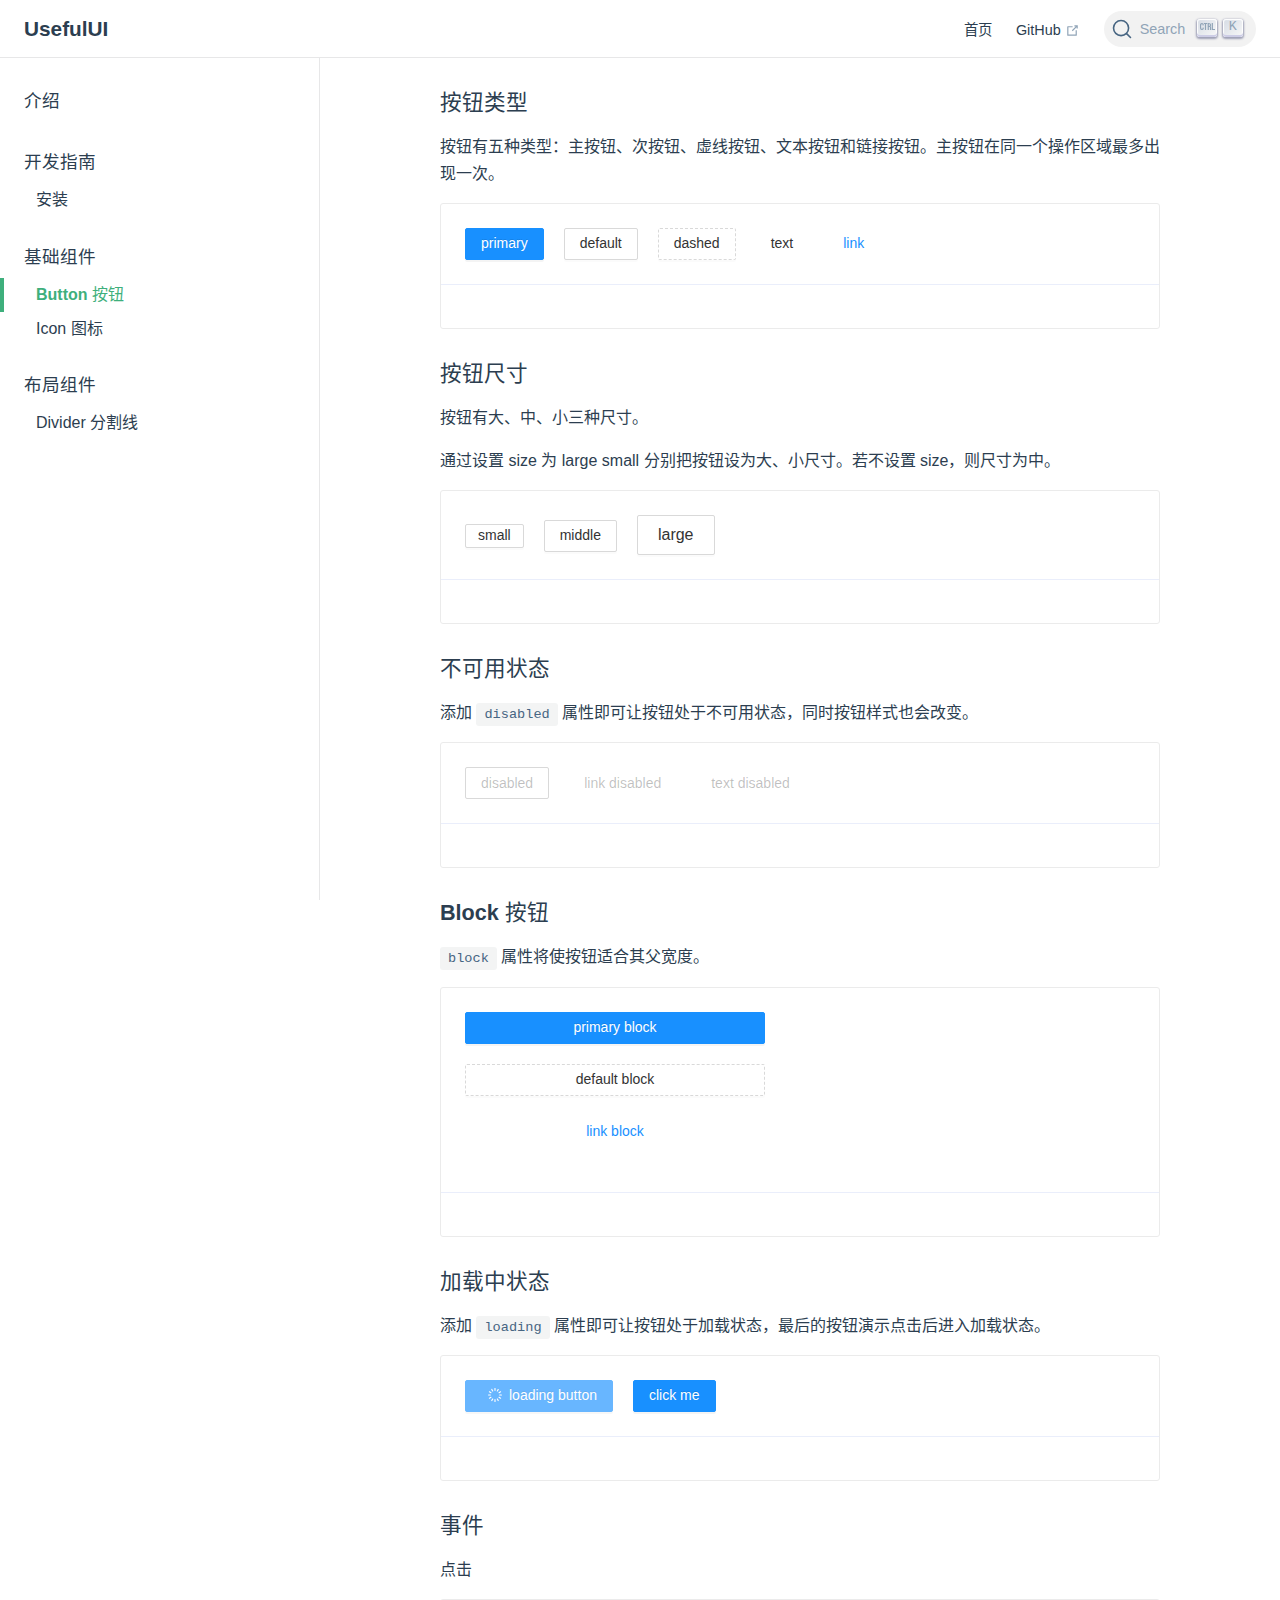
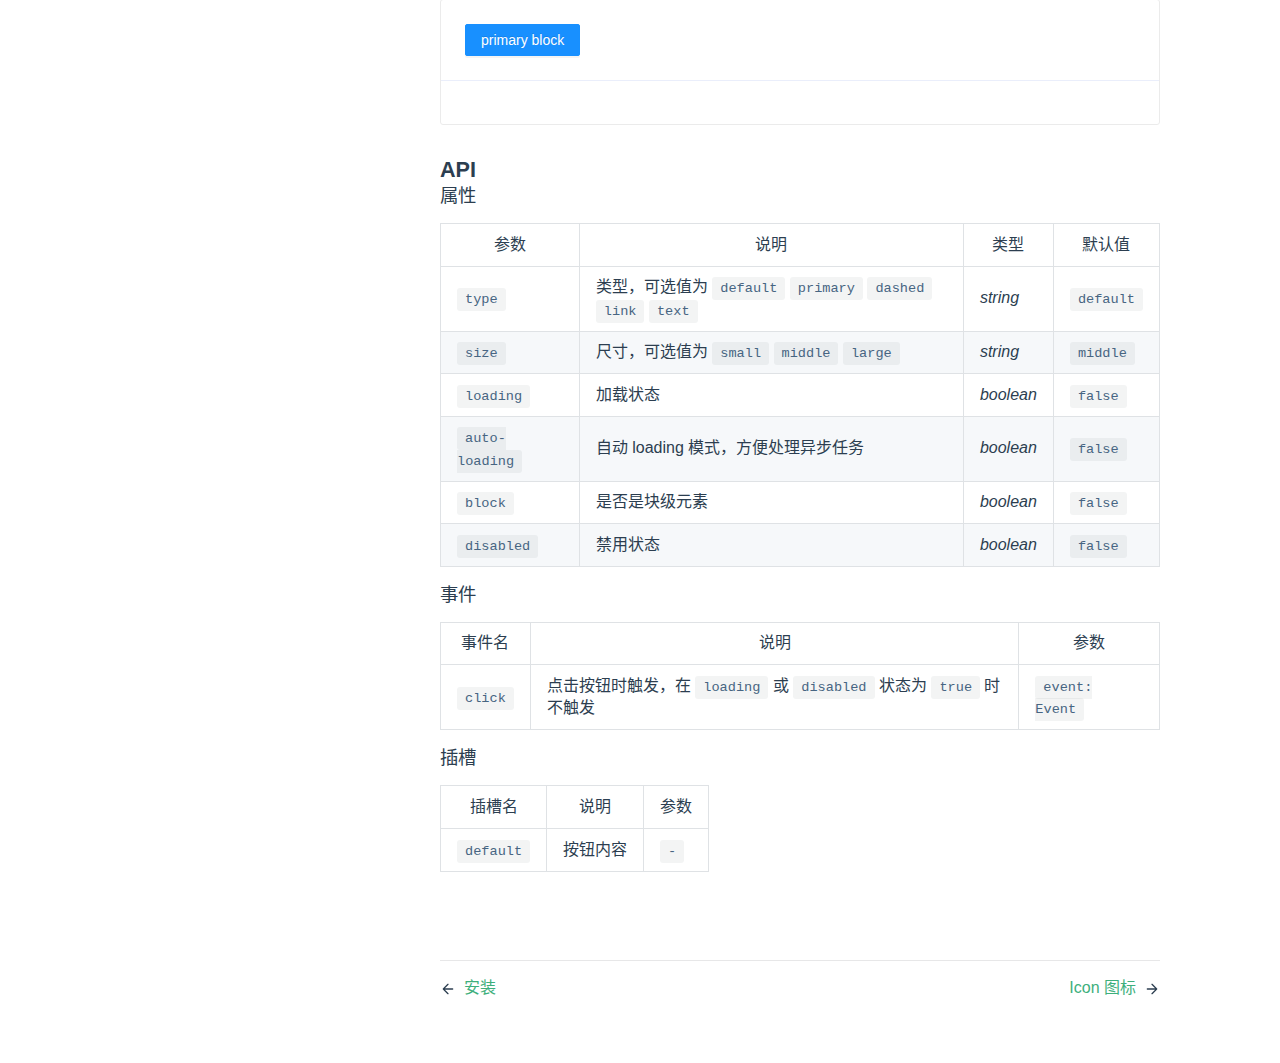
==== commit bd5d3469: "update docs" ====
--- a/components/button/index.html
+++ b/components/button/index.html
@@ -6,16 +6,16 @@
     <title>按钮类型 | UsefulUI</title>
     <meta name="description" content="一个不太正经的组件库">
     <link rel="stylesheet" href="/assets/style.db13fbe6.css">
-    <link rel="modulepreload" href="/assets/chunks/AlgoliaSearchBox.786f70f7.js">
-    <link rel="modulepreload" href="/assets/chunks/index.e923f842.js">
-    <link rel="modulepreload" href="/assets/app.6d36aece.js">
-    <link rel="modulepreload" href="/assets/components_button_index.md.bb19c280.lean.js">
+    <link rel="modulepreload" href="/assets/chunks/AlgoliaSearchBox.81142882.js">
+    <link rel="modulepreload" href="/assets/chunks/index.40944a9d.js">
+    <link rel="modulepreload" href="/assets/app.09cee689.js">
+    <link rel="modulepreload" href="/assets/components_button_index.md.fd75c017.lean.js">
     
     <meta name="twitter:title" content="按钮类型 | UsefulUI">
   <meta property="og:title" content="按钮类型 | UsefulUI">
   </head>
   <body>
-    <div id="app"><!--[--><div class="theme"><header class="nav-bar" data-v-7d177114><div class="sidebar-button" data-v-7d177114><svg class="icon" xmlns="http://www.w3.org/2000/svg" aria-hidden="true" role="img" viewBox="0 0 448 512"><path fill="currentColor" d="M436 124H12c-6.627 0-12-5.373-12-12V80c0-6.627 5.373-12 12-12h424c6.627 0 12 5.373 12 12v32c0 6.627-5.373 12-12 12zm0 160H12c-6.627 0-12-5.373-12-12v-32c0-6.627 5.373-12 12-12h424c6.627 0 12 5.373 12 12v32c0 6.627-5.373 12-12 12zm0 160H12c-6.627 0-12-5.373-12-12v-32c0-6.627 5.373-12 12-12h424c6.627 0 12 5.373 12 12v32c0 6.627-5.373 12-12 12z" class></path></svg></div><a class="nav-bar-title" href="/" aria-label="UsefulUI, back to home" data-v-7d177114 data-v-2e384bd6><!----> UsefulUI</a><div class="flex-grow" data-v-7d177114></div><div class="nav" data-v-7d177114><nav class="nav-links" data-v-7d177114 data-v-c5616980><!--[--><div class="item" data-v-c5616980><div class="nav-link" data-v-c5616980 data-v-dbad6dca><a class="item" href="/" data-v-dbad6dca>首页 <!----></a></div></div><div class="item" data-v-c5616980><div class="nav-link" data-v-c5616980 data-v-dbad6dca><a class="item isExternal" href="https://github.com/jiangsongyang/useful-ui" target="_blank" rel="noopener noreferrer" data-v-dbad6dca>GitHub <svg class="icon outbound" xmlns="http://www.w3.org/2000/svg" aria-hidden="true" x="0px" y="0px" viewbox="0 0 100 100" width="15" height="15" data-v-dbad6dca><path fill="currentColor" d="M18.8,85.1h56l0,0c2.2,0,4-1.8,4-4v-32h-8v28h-48v-48h28v-8h-32l0,0c-2.2,0-4,1.8-4,4v56C14.8,83.3,16.6,85.1,18.8,85.1z"></path><polygon fill="currentColor" points="45.7,48.7 51.3,54.3 77.2,28.5 77.2,37.2 85.2,37.2 85.2,14.9 62.8,14.9 62.8,22.9 71.5,22.9"></polygon></svg></a></div></div><!--]--><!----><!----></nav></div><!--[--><!--[--><div class="algolia-search-box" id="docsearch"></div><!--]--><!--]--></header><aside class="sidebar" data-v-3b968e2d><nav class="nav-links nav" data-v-3b968e2d data-v-c5616980><!--[--><div class="item" data-v-c5616980><div class="nav-link" data-v-c5616980 data-v-dbad6dca><a class="item" href="/" data-v-dbad6dca>首页 <!----></a></div></div><div class="item" data-v-c5616980><div class="nav-link" data-v-c5616980 data-v-dbad6dca><a class="item isExternal" href="https://github.com/jiangsongyang/useful-ui" target="_blank" rel="noopener noreferrer" data-v-dbad6dca>GitHub <svg class="icon outbound" xmlns="http://www.w3.org/2000/svg" aria-hidden="true" x="0px" y="0px" viewbox="0 0 100 100" width="15" height="15" data-v-dbad6dca><path fill="currentColor" d="M18.8,85.1h56l0,0c2.2,0,4-1.8,4-4v-32h-8v28h-48v-48h28v-8h-32l0,0c-2.2,0-4,1.8-4,4v56C14.8,83.3,16.6,85.1,18.8,85.1z"></path><polygon fill="currentColor" points="45.7,48.7 51.3,54.3 77.2,28.5 77.2,37.2 85.2,37.2 85.2,14.9 62.8,14.9 62.8,22.9 71.5,22.9"></polygon></svg></a></div></div><!--]--><!----><!----></nav><!--[--><!--]--><ul class="sidebar-links" data-v-3b968e2d><!--[--><li class="sidebar-link"><p class="sidebar-link-item">介绍</p><!----></li><li class="sidebar-link"><p class="sidebar-link-item">更新日志</p><ul class="sidebar-links"><li class="sidebar-link"><a class="sidebar-link-item" href="/log/">新特性</a><!----></li></ul></li><li class="sidebar-link"><p class="sidebar-link-item">开发指南</p><ul class="sidebar-links"><li class="sidebar-link"><a class="sidebar-link-item" href="/setup/">安装</a><!----></li></ul></li><li class="sidebar-link"><a class="sidebar-link-item" href="/quick-start/">快速开始</a><!----></li><li class="sidebar-link"><p class="sidebar-link-item">基础组件</p><ul class="sidebar-links"><li class="sidebar-link"><a class="sidebar-link-item active" href="/components/button/">Button 按钮</a><!----></li><li class="sidebar-link"><a class="sidebar-link-item" href="/components/icon/">Icon 图标</a><!----></li></ul></li><li class="sidebar-link"><p class="sidebar-link-item">布局组件</p><ul class="sidebar-links"><li class="sidebar-link"><a class="sidebar-link-item" href="/components/divider/">Divider 分割线</a><!----></li></ul></li><!--]--></ul><!--[--><!--]--></aside><div class="sidebar-mask"></div><main class="page" data-v-25083f65><div class="container" data-v-25083f65><!--[--><!--]--><div style="position:relative;" class="content" data-v-25083f65><div><h3 id="按钮类型" tabindex="-1">按钮类型 <a class="header-anchor" href="#按钮类型" aria-hidden="true">#</a></h3><p>按钮有五种类型：主按钮、次按钮、虚线按钮、文本按钮和链接按钮。主按钮在同一个操作区域最多出现一次。</p><div class="demo-block demo-index" data-v-45ba657a><div class="source" data-v-45ba657a><!--[--><div><span style="margin-right:20px;"><u-button type="primary">primary</u-button></span><span style="margin-right:20px;"><u-button type="default">default</u-button></span><span style="margin-right:20px;"><u-button type="dashed">dashed</u-button></span><span style="margin-right:20px;"><u-button type="text">text</u-button></span><span style="margin-right:20px;"><u-button type="link">link</u-button></span></div><!--]--></div><div class="meta" data-v-45ba657a><!----><div class="highlight" data-v-45ba657a><!--[--><div class="language-vue"><pre><code><span class="token tag"><span class="token tag"><span class="token punctuation">&lt;</span>template</span><span class="token punctuation">&gt;</span></span>
+    <div id="app"><!--[--><div class="theme"><header class="nav-bar" data-v-7d177114><div class="sidebar-button" data-v-7d177114><svg class="icon" xmlns="http://www.w3.org/2000/svg" aria-hidden="true" role="img" viewBox="0 0 448 512"><path fill="currentColor" d="M436 124H12c-6.627 0-12-5.373-12-12V80c0-6.627 5.373-12 12-12h424c6.627 0 12 5.373 12 12v32c0 6.627-5.373 12-12 12zm0 160H12c-6.627 0-12-5.373-12-12v-32c0-6.627 5.373-12 12-12h424c6.627 0 12 5.373 12 12v32c0 6.627-5.373 12-12 12zm0 160H12c-6.627 0-12-5.373-12-12v-32c0-6.627 5.373-12 12-12h424c6.627 0 12 5.373 12 12v32c0 6.627-5.373 12-12 12z" class></path></svg></div><a class="nav-bar-title" href="/" aria-label="UsefulUI, back to home" data-v-7d177114 data-v-2e384bd6><!----> UsefulUI</a><div class="flex-grow" data-v-7d177114></div><div class="nav" data-v-7d177114><nav class="nav-links" data-v-7d177114 data-v-c5616980><!--[--><div class="item" data-v-c5616980><div class="nav-link" data-v-c5616980 data-v-dbad6dca><a class="item" href="/" data-v-dbad6dca>首页 <!----></a></div></div><div class="item" data-v-c5616980><div class="nav-link" data-v-c5616980 data-v-dbad6dca><a class="item isExternal" href="https://github.com/jiangsongyang/useful-ui" target="_blank" rel="noopener noreferrer" data-v-dbad6dca>GitHub <svg class="icon outbound" xmlns="http://www.w3.org/2000/svg" aria-hidden="true" x="0px" y="0px" viewbox="0 0 100 100" width="15" height="15" data-v-dbad6dca><path fill="currentColor" d="M18.8,85.1h56l0,0c2.2,0,4-1.8,4-4v-32h-8v28h-48v-48h28v-8h-32l0,0c-2.2,0-4,1.8-4,4v56C14.8,83.3,16.6,85.1,18.8,85.1z"></path><polygon fill="currentColor" points="45.7,48.7 51.3,54.3 77.2,28.5 77.2,37.2 85.2,37.2 85.2,14.9 62.8,14.9 62.8,22.9 71.5,22.9"></polygon></svg></a></div></div><!--]--><!----><!----></nav></div><!--[--><!--[--><div class="algolia-search-box" id="docsearch"></div><!--]--><!--]--></header><aside class="sidebar" data-v-3b968e2d><nav class="nav-links nav" data-v-3b968e2d data-v-c5616980><!--[--><div class="item" data-v-c5616980><div class="nav-link" data-v-c5616980 data-v-dbad6dca><a class="item" href="/" data-v-dbad6dca>首页 <!----></a></div></div><div class="item" data-v-c5616980><div class="nav-link" data-v-c5616980 data-v-dbad6dca><a class="item isExternal" href="https://github.com/jiangsongyang/useful-ui" target="_blank" rel="noopener noreferrer" data-v-dbad6dca>GitHub <svg class="icon outbound" xmlns="http://www.w3.org/2000/svg" aria-hidden="true" x="0px" y="0px" viewbox="0 0 100 100" width="15" height="15" data-v-dbad6dca><path fill="currentColor" d="M18.8,85.1h56l0,0c2.2,0,4-1.8,4-4v-32h-8v28h-48v-48h28v-8h-32l0,0c-2.2,0-4,1.8-4,4v56C14.8,83.3,16.6,85.1,18.8,85.1z"></path><polygon fill="currentColor" points="45.7,48.7 51.3,54.3 77.2,28.5 77.2,37.2 85.2,37.2 85.2,14.9 62.8,14.9 62.8,22.9 71.5,22.9"></polygon></svg></a></div></div><!--]--><!----><!----></nav><!--[--><!--]--><ul class="sidebar-links" data-v-3b968e2d><!--[--><li class="sidebar-link"><p class="sidebar-link-item">介绍</p><!----></li><li class="sidebar-link"><p class="sidebar-link-item">开发指南</p><ul class="sidebar-links"><li class="sidebar-link"><a class="sidebar-link-item" href="/setup/">安装</a><!----></li></ul></li><li class="sidebar-link"><p class="sidebar-link-item">基础组件</p><ul class="sidebar-links"><li class="sidebar-link"><a class="sidebar-link-item active" href="/components/button/">Button 按钮</a><!----></li><li class="sidebar-link"><a class="sidebar-link-item" href="/components/icon/">Icon 图标</a><!----></li></ul></li><li class="sidebar-link"><p class="sidebar-link-item">布局组件</p><ul class="sidebar-links"><li class="sidebar-link"><a class="sidebar-link-item" href="/components/divider/">Divider 分割线</a><!----></li></ul></li><!--]--></ul><!--[--><!--]--></aside><div class="sidebar-mask"></div><main class="page" data-v-25083f65><div class="container" data-v-25083f65><!--[--><!--]--><div style="position:relative;" class="content" data-v-25083f65><div><h3 id="按钮类型" tabindex="-1">按钮类型 <a class="header-anchor" href="#按钮类型" aria-hidden="true">#</a></h3><p>按钮有五种类型：主按钮、次按钮、虚线按钮、文本按钮和链接按钮。主按钮在同一个操作区域最多出现一次。</p><div class="demo-block demo-index" data-v-45ba657a><div class="source" data-v-45ba657a><!--[--><div><span style="margin-right:20px;"><u-button type="primary">primary</u-button></span><span style="margin-right:20px;"><u-button type="default">default</u-button></span><span style="margin-right:20px;"><u-button type="dashed">dashed</u-button></span><span style="margin-right:20px;"><u-button type="text">text</u-button></span><span style="margin-right:20px;"><u-button type="link">link</u-button></span></div><!--]--></div><div class="meta" data-v-45ba657a><!----><div class="highlight" data-v-45ba657a><!--[--><div class="language-vue"><pre><code><span class="token tag"><span class="token tag"><span class="token punctuation">&lt;</span>template</span><span class="token punctuation">&gt;</span></span>
   <span class="token tag"><span class="token tag"><span class="token punctuation">&lt;</span>span</span> <span class="token special-attr"><span class="token attr-name">style</span><span class="token attr-value"><span class="token punctuation attr-equals">=</span><span class="token punctuation">&quot;</span><span class="token value css language-css"><span class="token property">margin-right</span><span class="token punctuation">:</span>20px</span><span class="token punctuation">&quot;</span></span></span><span class="token punctuation">&gt;</span></span>
     <span class="token tag"><span class="token tag"><span class="token punctuation">&lt;</span>u-button</span> <span class="token attr-name">type</span><span class="token attr-value"><span class="token punctuation attr-equals">=</span><span class="token punctuation">&quot;</span>primary<span class="token punctuation">&quot;</span></span><span class="token punctuation">&gt;</span></span>primary<span class="token tag"><span class="token tag"><span class="token punctuation">&lt;/</span>u-button</span><span class="token punctuation">&gt;</span></span>
   <span class="token tag"><span class="token tag"><span class="token punctuation">&lt;/</span>span</span><span class="token punctuation">&gt;</span></span>
@@ -95,9 +95,9 @@
     <span class="token function">alert</span><span class="token punctuation">(</span><span class="token string">&#39;click , args: &#39;</span> <span class="token operator">+</span> args<span class="token punctuation">)</span>
   <span class="token punctuation">}</span>
 </span></span><span class="token tag"><span class="token tag"><span class="token punctuation">&lt;/</span>script</span><span class="token punctuation">&gt;</span></span>
-</code></pre></div><!--]--></div></div><div class="demo-block-control" data-v-45ba657a><i class="control-icon icon-caret-down" data-v-45ba657a></i><span style="display:none;" class="control-text" data-v-45ba657a>显示代码</span><div class="control-button-wrap" data-v-45ba657a><span style="display:none;" class="control-button copy-button" data-v-45ba657a>复制代码片段</span></div></div></div><h3 id="api" tabindex="-1">API <a class="header-anchor" href="#api" aria-hidden="true">#</a></h3><h4 id="属性" tabindex="-1">属性 <a class="header-anchor" href="#属性" aria-hidden="true">#</a></h4><table><thead><tr><th>参数</th><th>说明</th><th>类型</th><th>默认值</th></tr></thead><tbody><tr><td><code>type</code></td><td>类型，可选值为 <code>default</code> <code>primary</code> <code>dashed</code> <code>link</code> <code>text</code></td><td><em>string</em></td><td><code>default</code></td></tr><tr><td><code>size</code></td><td>尺寸，可选值为 <code>small</code> <code>middle</code> <code>large</code></td><td><em>string</em></td><td><code>middle</code></td></tr><tr><td><code>loading</code></td><td>加载状态</td><td><em>boolean</em></td><td><code>false</code></td></tr><tr><td><code>auto-loading</code></td><td>自动 loading 模式，方便处理异步任务</td><td><em>boolean</em></td><td><code>false</code></td></tr><tr><td><code>block</code></td><td>是否是块级元素</td><td><em>boolean</em></td><td><code>false</code></td></tr><tr><td><code>disabled</code></td><td>禁用状态</td><td><em>boolean</em></td><td><code>false</code></td></tr></tbody></table><h4 id="事件-1" tabindex="-1">事件 <a class="header-anchor" href="#事件-1" aria-hidden="true">#</a></h4><table><thead><tr><th>事件名</th><th>说明</th><th>参数</th></tr></thead><tbody><tr><td><code>click</code></td><td>点击按钮时触发，在 <code>loading</code> 或 <code>disabled</code> 状态为 <code>true</code> 时不触发</td><td><code>event: Event</code></td></tr></tbody></table><h4 id="插槽" tabindex="-1">插槽 <a class="header-anchor" href="#插槽" aria-hidden="true">#</a></h4><table><thead><tr><th>插槽名</th><th>说明</th><th>参数</th></tr></thead><tbody><tr><td><code>default</code></td><td>按钮内容</td><td><code>-</code></td></tr></tbody></table></div></div><footer class="page-footer" data-v-25083f65 data-v-080e2f63><div class="edit" data-v-080e2f63><div class="edit-link" data-v-080e2f63 data-v-5b1800b6><!----></div></div><div class="updated" data-v-080e2f63><!----></div></footer><div class="next-and-prev-link" data-v-25083f65 data-v-e2a9f7c4><div class="container" data-v-e2a9f7c4><div class="prev" data-v-e2a9f7c4><a class="link" href="/quick-start/" data-v-e2a9f7c4><svg xmlns="http://www.w3.org/2000/svg" viewbox="0 0 24 24" class="icon icon-prev" data-v-e2a9f7c4><path d="M19,11H7.4l5.3-5.3c0.4-0.4,0.4-1,0-1.4s-1-0.4-1.4,0l-7,7c-0.1,0.1-0.2,0.2-0.2,0.3c-0.1,0.2-0.1,0.5,0,0.8c0.1,0.1,0.1,0.2,0.2,0.3l7,7c0.2,0.2,0.5,0.3,0.7,0.3s0.5-0.1,0.7-0.3c0.4-0.4,0.4-1,0-1.4L7.4,13H19c0.6,0,1-0.4,1-1S19.6,11,19,11z"></path></svg><span class="text" data-v-e2a9f7c4>快速开始</span></a></div><div class="next" data-v-e2a9f7c4><a class="link" href="/components/icon/" data-v-e2a9f7c4><span class="text" data-v-e2a9f7c4>Icon 图标</span><svg xmlns="http://www.w3.org/2000/svg" viewbox="0 0 24 24" class="icon icon-next" data-v-e2a9f7c4><path d="M19.9,12.4c0.1-0.2,0.1-0.5,0-0.8c-0.1-0.1-0.1-0.2-0.2-0.3l-7-7c-0.4-0.4-1-0.4-1.4,0s-0.4,1,0,1.4l5.3,5.3H5c-0.6,0-1,0.4-1,1s0.4,1,1,1h11.6l-5.3,5.3c-0.4,0.4-0.4,1,0,1.4c0.2,0.2,0.5,0.3,0.7,0.3s0.5-0.1,0.7-0.3l7-7C19.8,12.6,19.9,12.5,19.9,12.4z"></path></svg></a></div></div></div><!--[--><!--]--></div></main></div><!----><!--]--></div>
-    <script>__VP_HASH_MAP__ = JSON.parse("{\"components_button_index.md\":\"bb19c280\",\"components_divider_index.md\":\"b41308a7\",\"components_icon_index.md\":\"7702c640\",\"index.md\":\"d0ef0b4e\",\"log_index.md\":\"c58f0afc\",\"quick-start_index.md\":\"ce6098dc\"}")</script>
-    <script type="module" async src="/assets/app.6d36aece.js"></script>
+</code></pre></div><!--]--></div></div><div class="demo-block-control" data-v-45ba657a><i class="control-icon icon-caret-down" data-v-45ba657a></i><span style="display:none;" class="control-text" data-v-45ba657a>显示代码</span><div class="control-button-wrap" data-v-45ba657a><span style="display:none;" class="control-button copy-button" data-v-45ba657a>复制代码片段</span></div></div></div><h3 id="api" tabindex="-1">API <a class="header-anchor" href="#api" aria-hidden="true">#</a></h3><h4 id="属性" tabindex="-1">属性 <a class="header-anchor" href="#属性" aria-hidden="true">#</a></h4><table><thead><tr><th>参数</th><th>说明</th><th>类型</th><th>默认值</th></tr></thead><tbody><tr><td><code>type</code></td><td>类型，可选值为 <code>default</code> <code>primary</code> <code>dashed</code> <code>link</code> <code>text</code></td><td><em>string</em></td><td><code>default</code></td></tr><tr><td><code>size</code></td><td>尺寸，可选值为 <code>small</code> <code>middle</code> <code>large</code></td><td><em>string</em></td><td><code>middle</code></td></tr><tr><td><code>loading</code></td><td>加载状态</td><td><em>boolean</em></td><td><code>false</code></td></tr><tr><td><code>auto-loading</code></td><td>自动 loading 模式，方便处理异步任务</td><td><em>boolean</em></td><td><code>false</code></td></tr><tr><td><code>block</code></td><td>是否是块级元素</td><td><em>boolean</em></td><td><code>false</code></td></tr><tr><td><code>disabled</code></td><td>禁用状态</td><td><em>boolean</em></td><td><code>false</code></td></tr></tbody></table><h4 id="事件-1" tabindex="-1">事件 <a class="header-anchor" href="#事件-1" aria-hidden="true">#</a></h4><table><thead><tr><th>事件名</th><th>说明</th><th>参数</th></tr></thead><tbody><tr><td><code>click</code></td><td>点击按钮时触发，在 <code>loading</code> 或 <code>disabled</code> 状态为 <code>true</code> 时不触发</td><td><code>event: Event</code></td></tr></tbody></table><h4 id="插槽" tabindex="-1">插槽 <a class="header-anchor" href="#插槽" aria-hidden="true">#</a></h4><table><thead><tr><th>插槽名</th><th>说明</th><th>参数</th></tr></thead><tbody><tr><td><code>default</code></td><td>按钮内容</td><td><code>-</code></td></tr></tbody></table></div></div><footer class="page-footer" data-v-25083f65 data-v-080e2f63><div class="edit" data-v-080e2f63><div class="edit-link" data-v-080e2f63 data-v-5b1800b6><!----></div></div><div class="updated" data-v-080e2f63><!----></div></footer><div class="next-and-prev-link" data-v-25083f65 data-v-e2a9f7c4><div class="container" data-v-e2a9f7c4><div class="prev" data-v-e2a9f7c4><a class="link" href="/setup/" data-v-e2a9f7c4><svg xmlns="http://www.w3.org/2000/svg" viewbox="0 0 24 24" class="icon icon-prev" data-v-e2a9f7c4><path d="M19,11H7.4l5.3-5.3c0.4-0.4,0.4-1,0-1.4s-1-0.4-1.4,0l-7,7c-0.1,0.1-0.2,0.2-0.2,0.3c-0.1,0.2-0.1,0.5,0,0.8c0.1,0.1,0.1,0.2,0.2,0.3l7,7c0.2,0.2,0.5,0.3,0.7,0.3s0.5-0.1,0.7-0.3c0.4-0.4,0.4-1,0-1.4L7.4,13H19c0.6,0,1-0.4,1-1S19.6,11,19,11z"></path></svg><span class="text" data-v-e2a9f7c4>安装</span></a></div><div class="next" data-v-e2a9f7c4><a class="link" href="/components/icon/" data-v-e2a9f7c4><span class="text" data-v-e2a9f7c4>Icon 图标</span><svg xmlns="http://www.w3.org/2000/svg" viewbox="0 0 24 24" class="icon icon-next" data-v-e2a9f7c4><path d="M19.9,12.4c0.1-0.2,0.1-0.5,0-0.8c-0.1-0.1-0.1-0.2-0.2-0.3l-7-7c-0.4-0.4-1-0.4-1.4,0s-0.4,1,0,1.4l5.3,5.3H5c-0.6,0-1,0.4-1,1s0.4,1,1,1h11.6l-5.3,5.3c-0.4,0.4-0.4,1,0,1.4c0.2,0.2,0.5,0.3,0.7,0.3s0.5-0.1,0.7-0.3l7-7C19.8,12.6,19.9,12.5,19.9,12.4z"></path></svg></a></div></div></div><!--[--><!--]--></div></main></div><!----><!--]--></div>
+    <script>__VP_HASH_MAP__ = JSON.parse("{\"components_button_index.md\":\"fd75c017\",\"components_divider_index.md\":\"cd2925ca\",\"components_icon_index.md\":\"a51c0433\",\"index.md\":\"32e18bb2\",\"setup_index.md\":\"c4c9b18d\"}")</script>
+    <script type="module" async src="/assets/app.09cee689.js"></script>
     
   </body>
 </html>